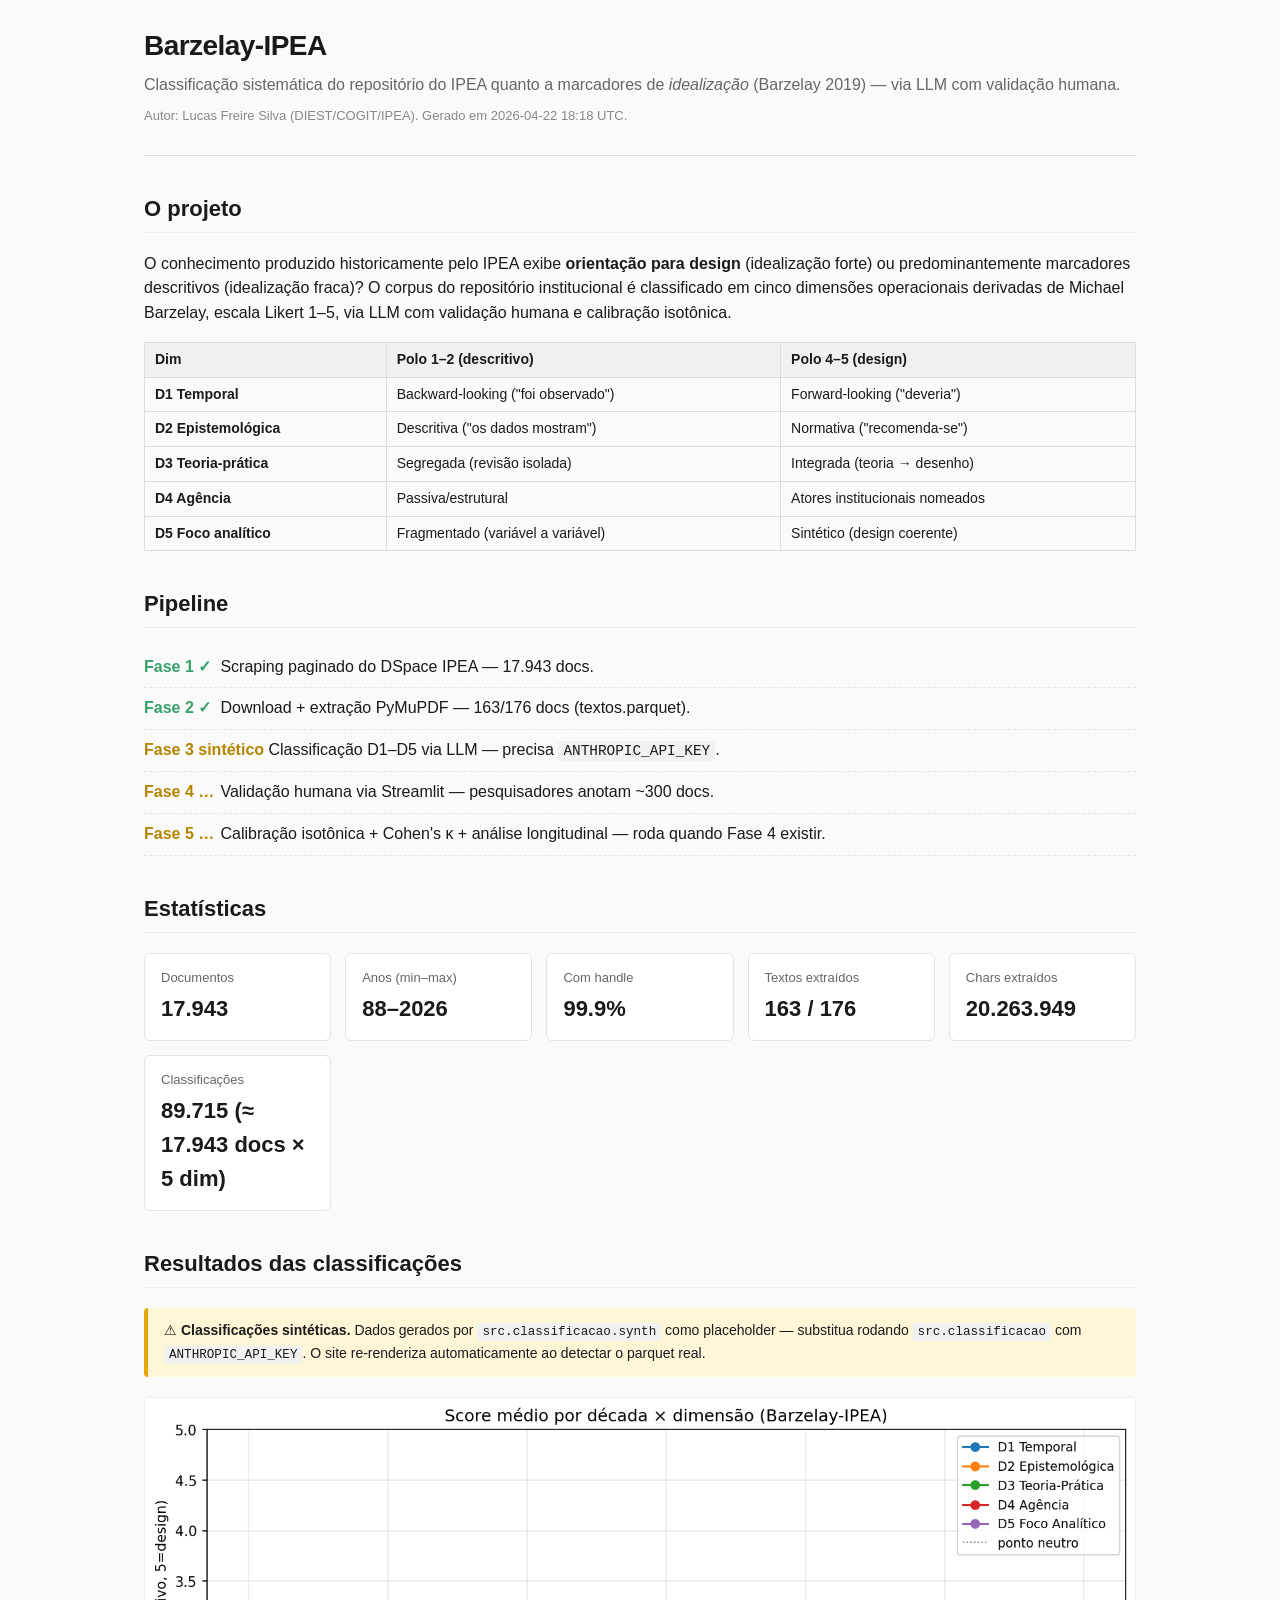
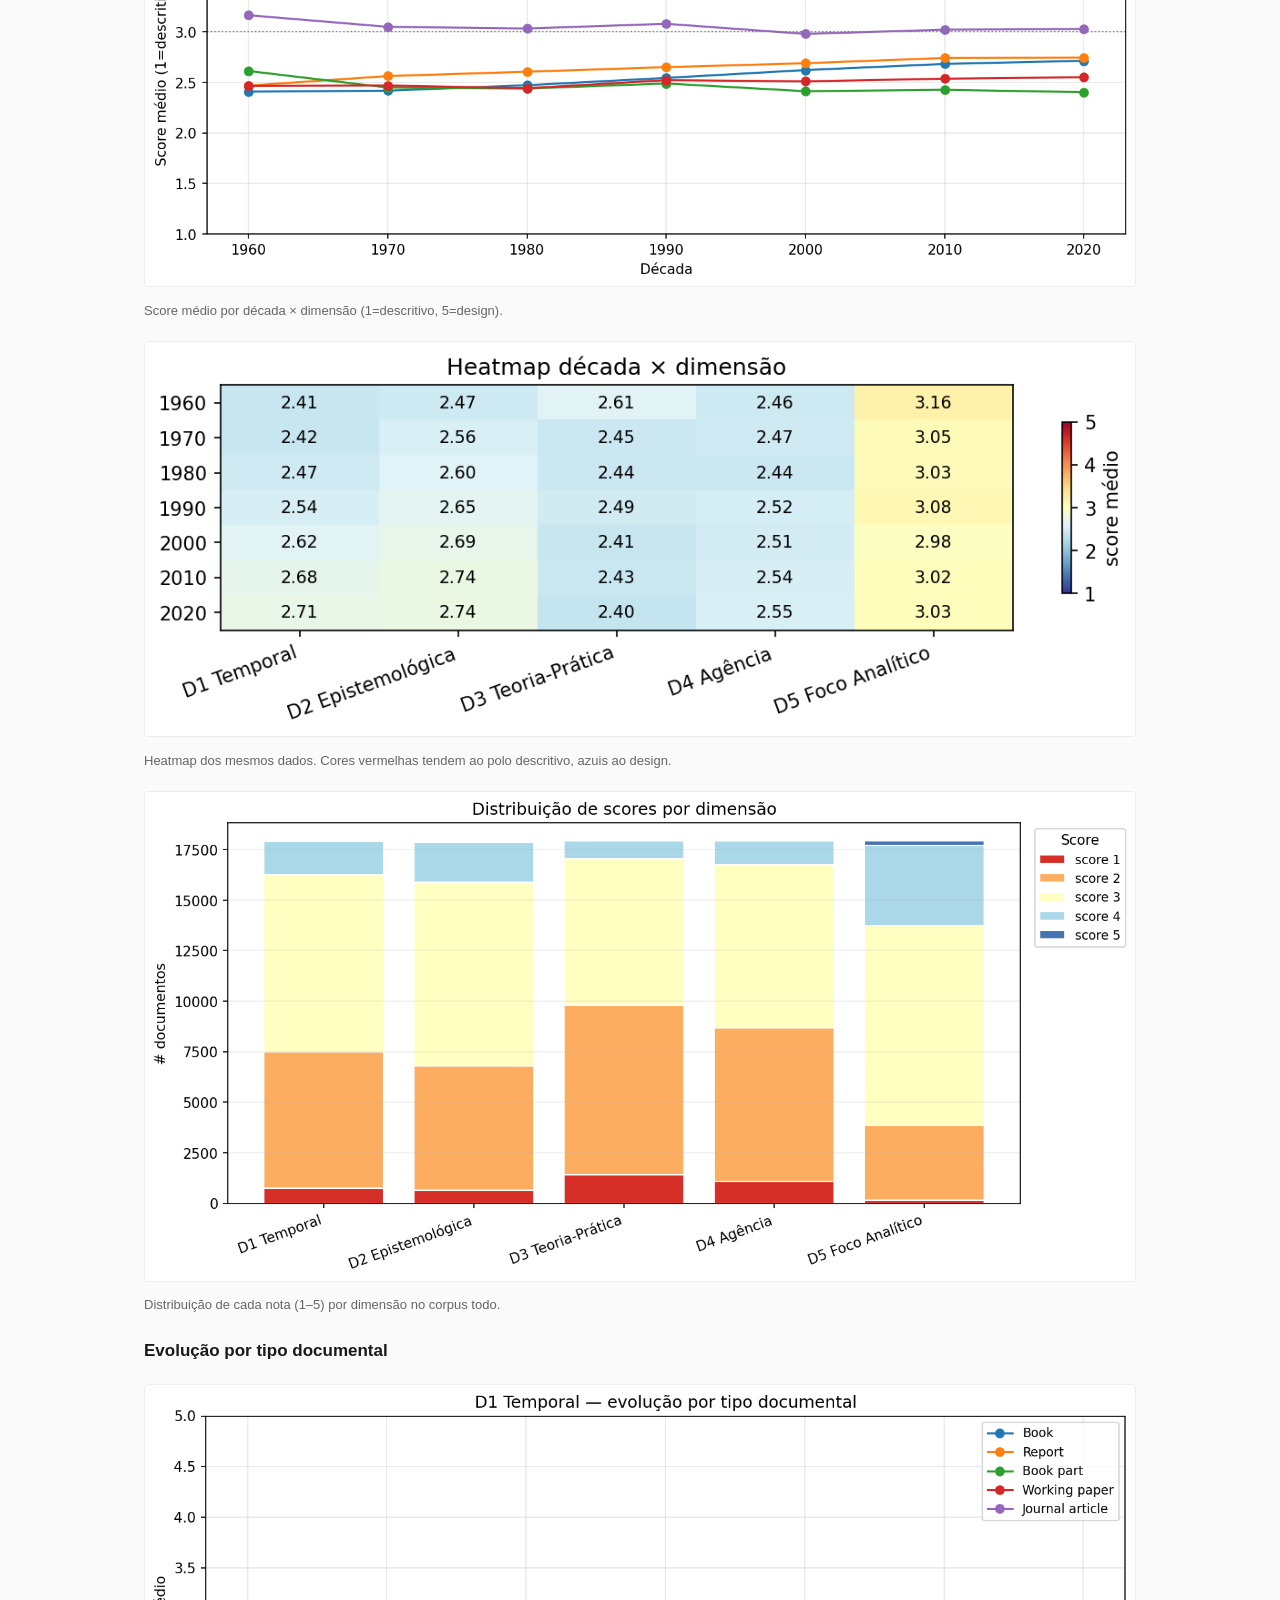
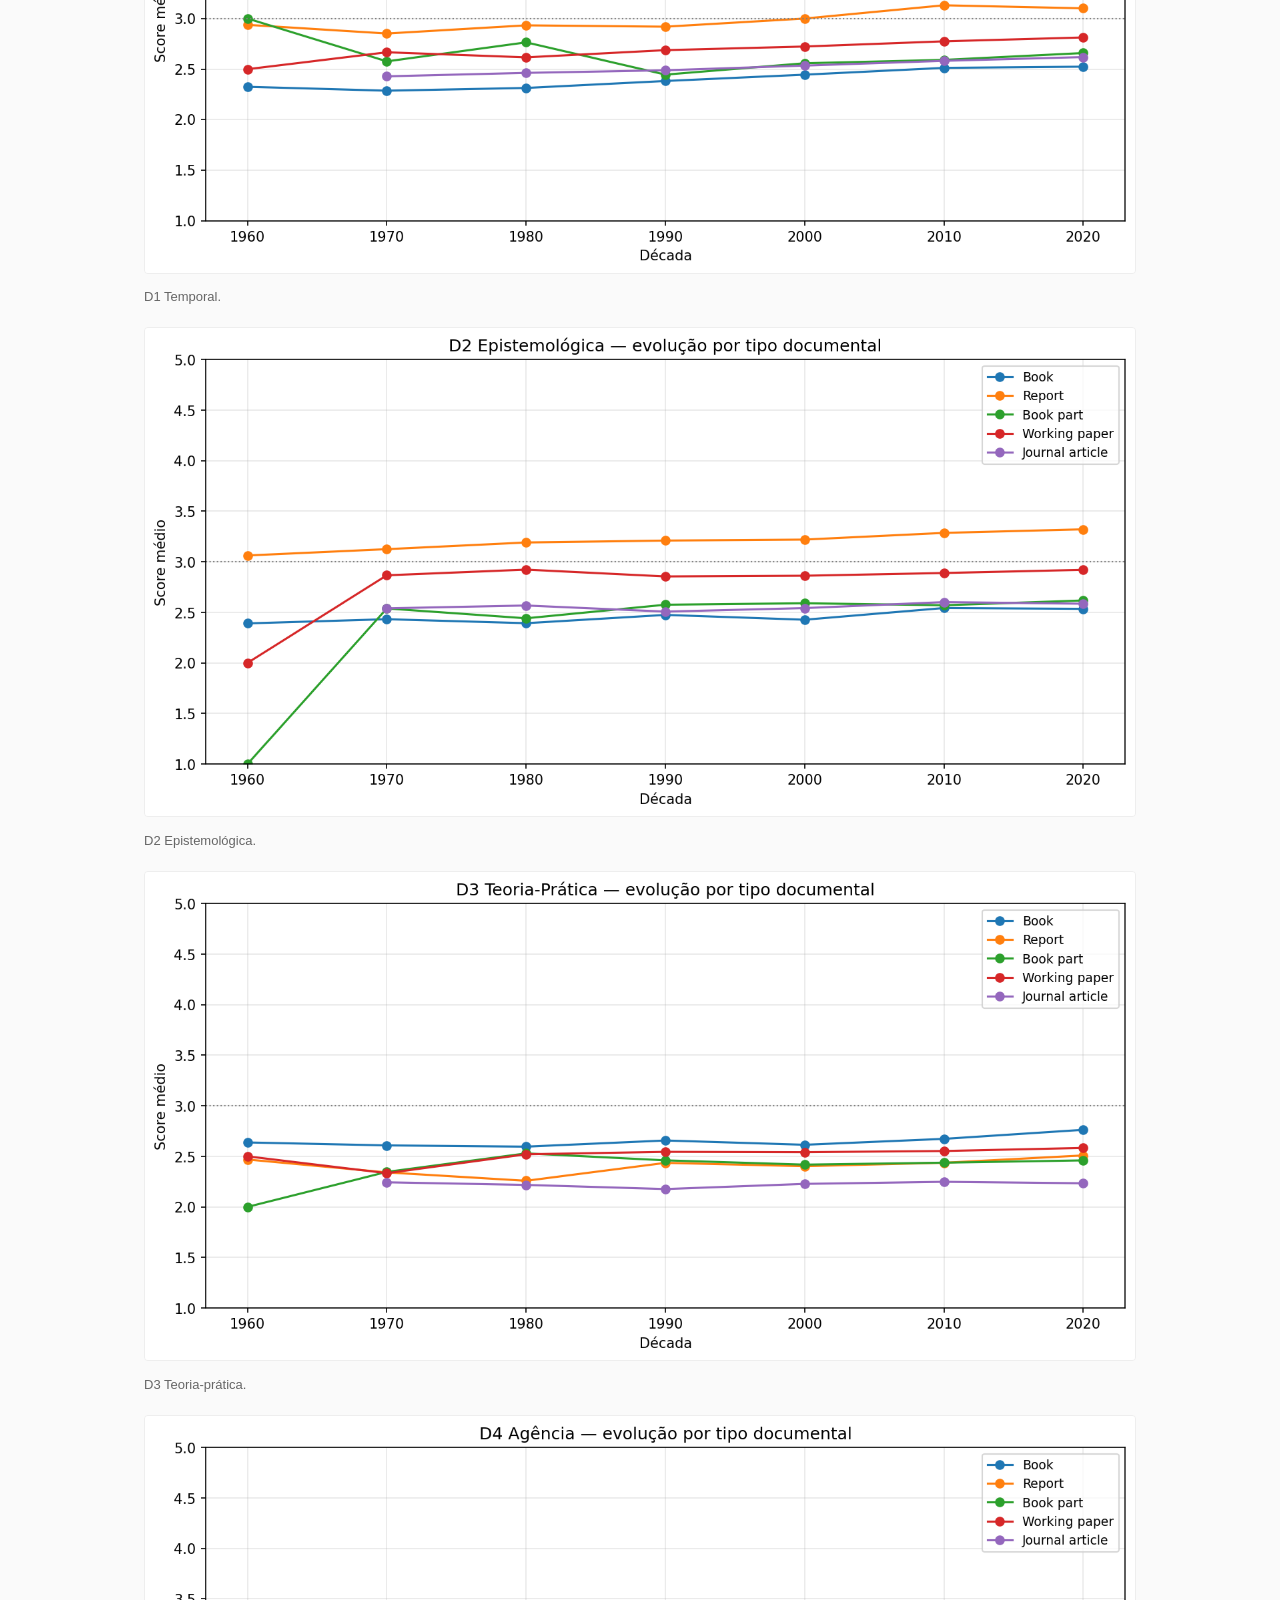
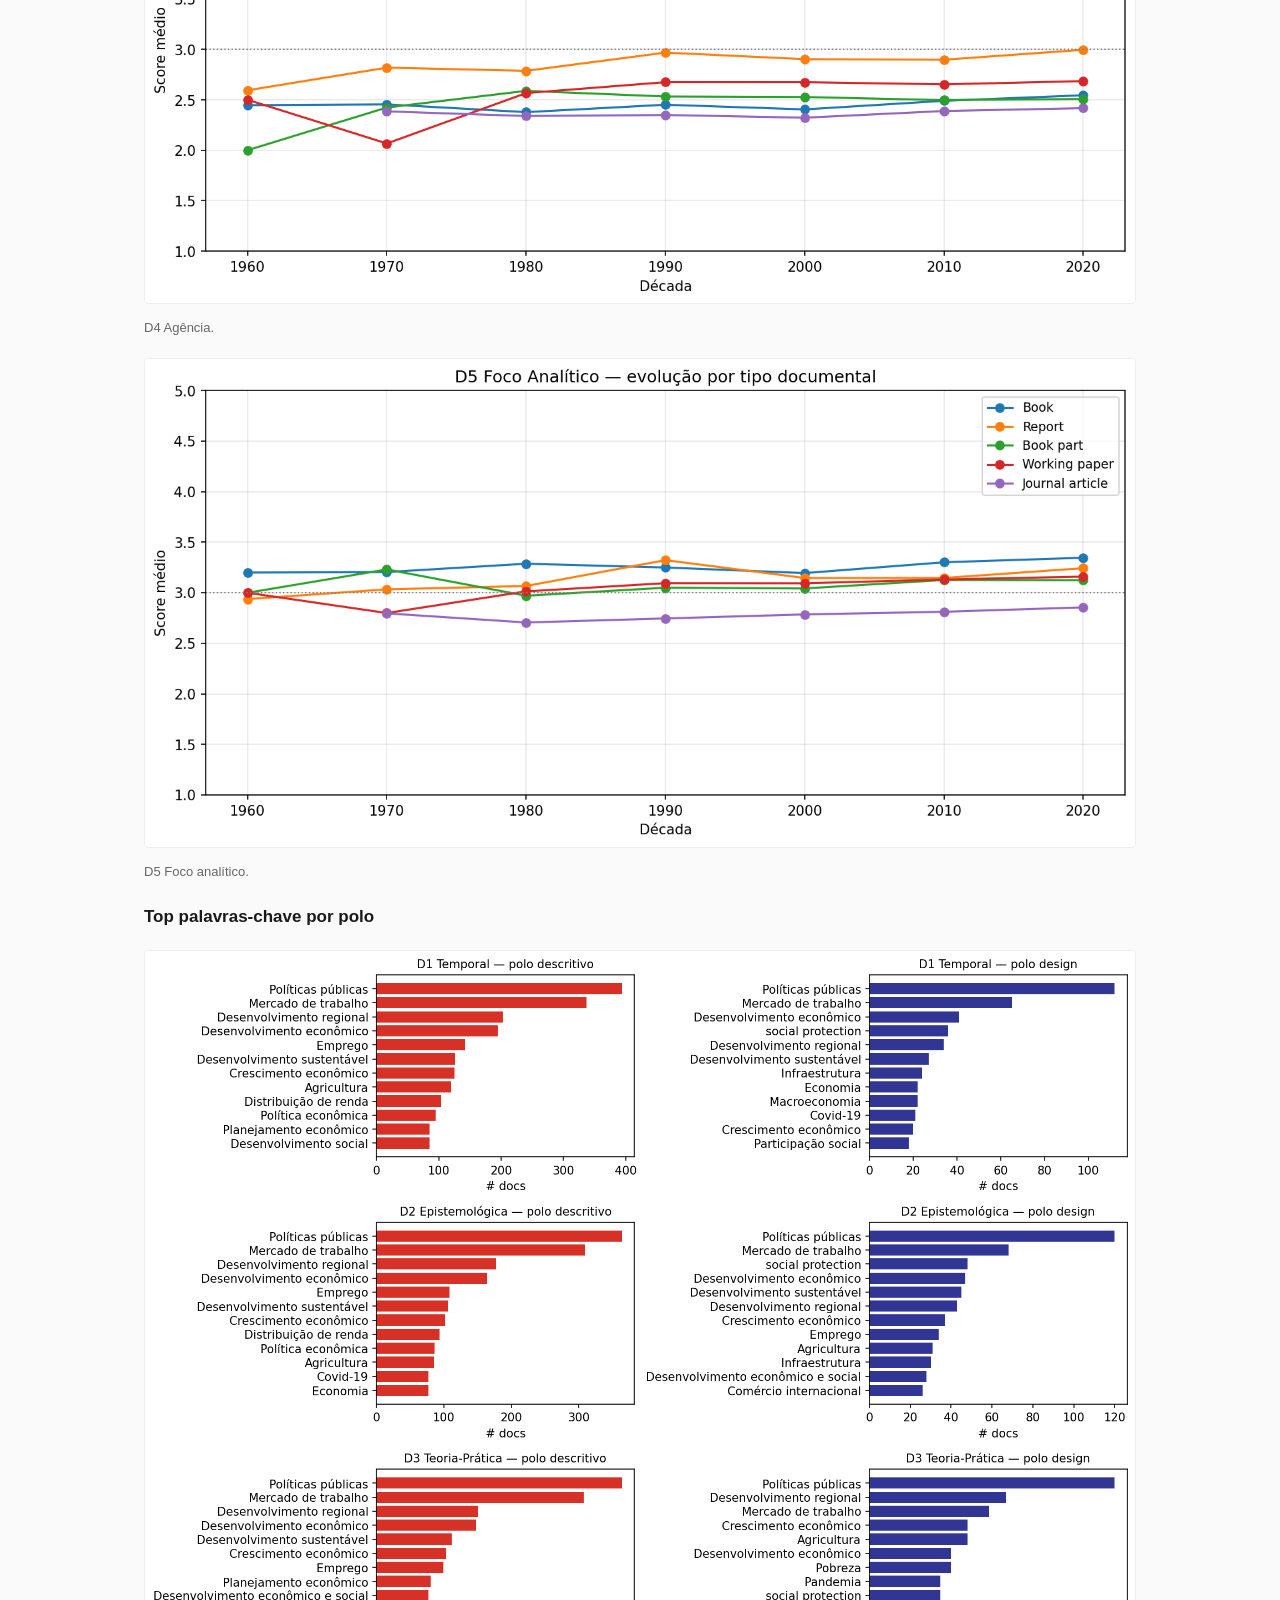
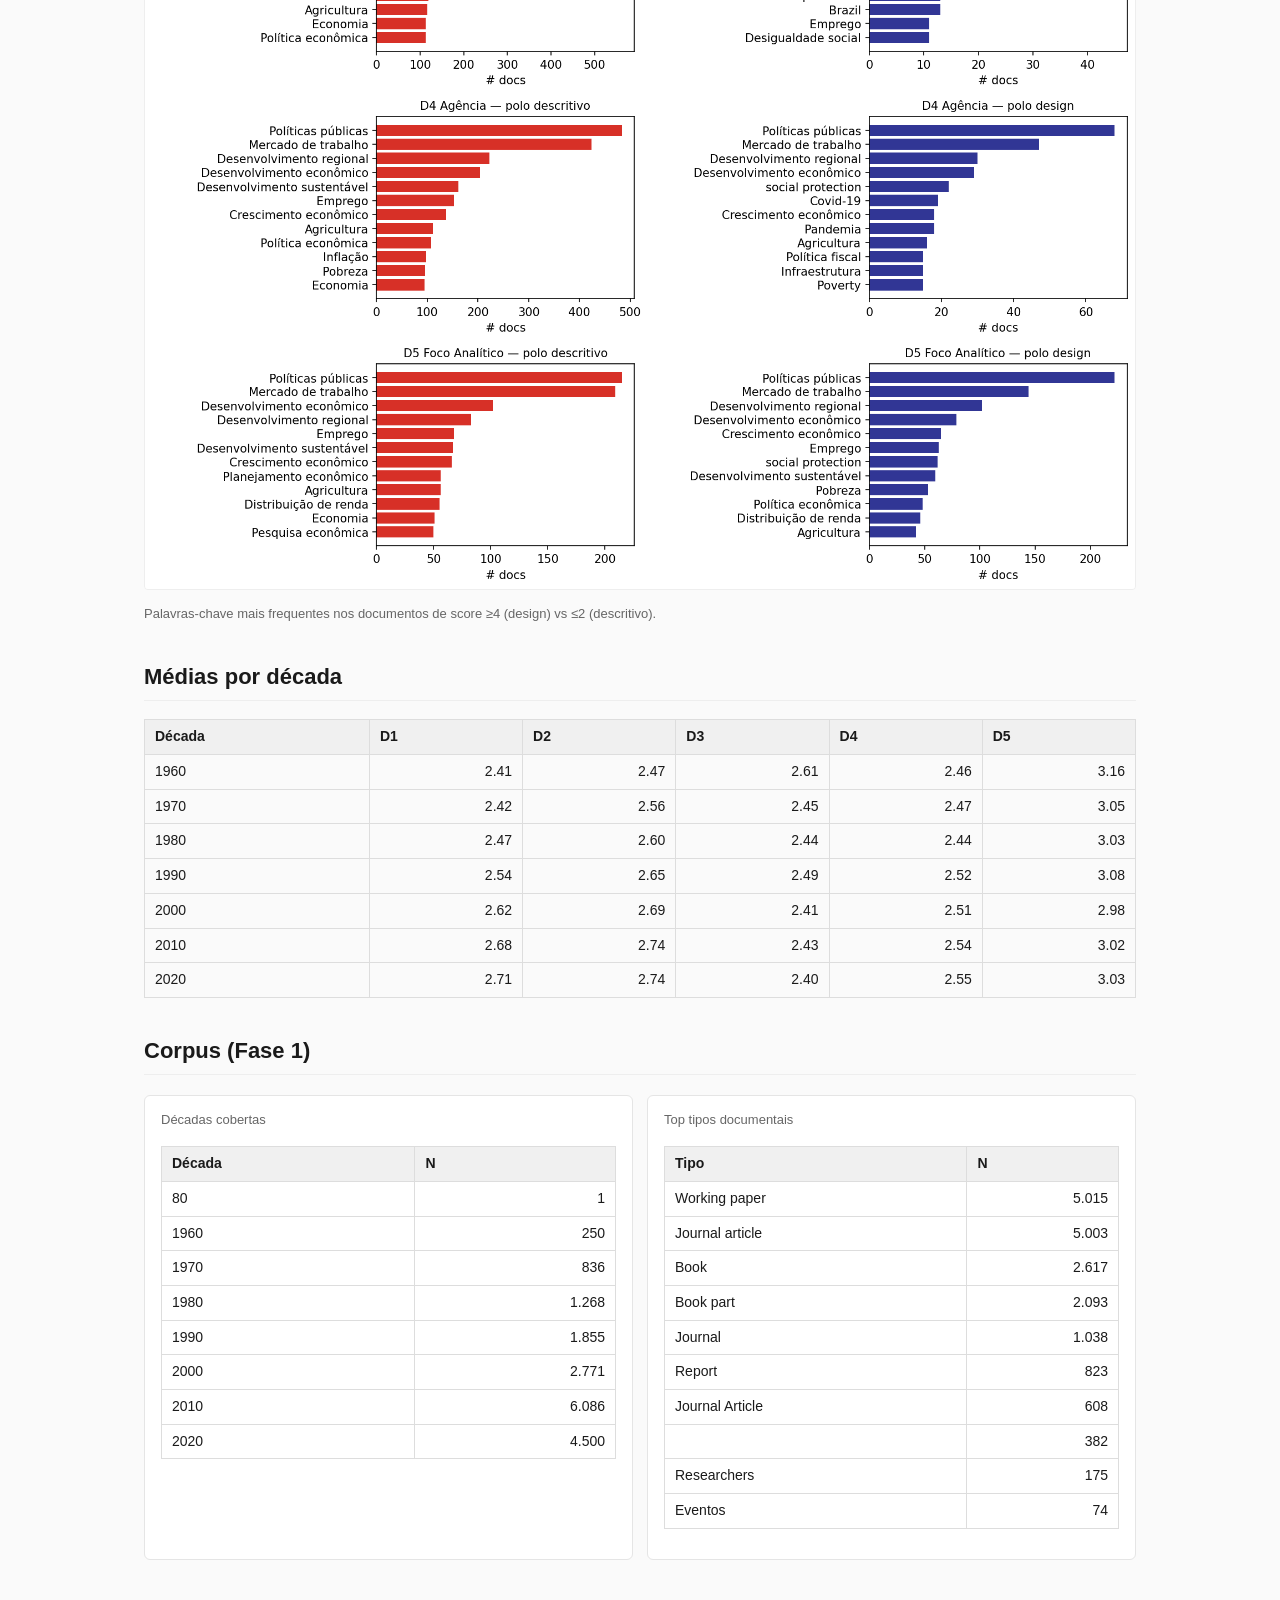
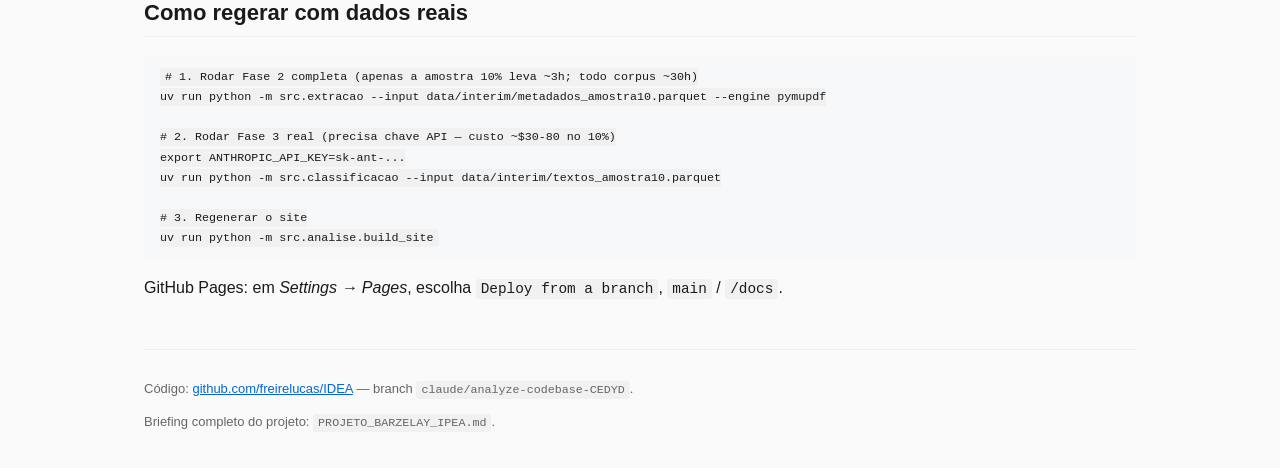
==== docs/index.html @ 6daf57c5 "fix(docs): move site para /docs no root (GitHub Pages só serve do root) - /docs/ no root do repo é o" ====
<!DOCTYPE html>
<html lang="pt-BR">
<head>
<meta charset="utf-8">
<meta name="viewport" content="width=device-width, initial-scale=1">
<title>Barzelay-IPEA — Classificação de marcadores de idealização</title>
<link rel="stylesheet" href="style.css">
</head>
<body>
<div class="wrap">
<header>
  <h1>Barzelay-IPEA</h1>
  <p class="subtitle">Classificação sistemática do repositório do IPEA quanto a marcadores de <em>idealização</em> (Barzelay 2019) — via LLM com validação humana.</p>
  <p class="meta">Autor: Lucas Freire Silva (DIEST/COGIT/IPEA). Gerado em 2026-04-22 18:18 UTC.</p>
</header>

<section id="sobre">
  <h2>O projeto</h2>
  <p>O conhecimento produzido historicamente pelo IPEA exibe <strong>orientação para design</strong> (idealização forte) ou predominantemente marcadores descritivos (idealização fraca)? O corpus do repositório institucional é classificado em cinco dimensões operacionais derivadas de Michael Barzelay, escala Likert 1–5, via LLM com validação humana e calibração isotônica.</p>
  
    <table class="dims">
      <thead><tr><th>Dim</th><th>Polo 1–2 (descritivo)</th><th>Polo 4–5 (design)</th></tr></thead>
      <tbody>
        <tr><td>D1 Temporal</td><td>Backward-looking ("foi observado")</td><td>Forward-looking ("deveria")</td></tr>
        <tr><td>D2 Epistemológica</td><td>Descritiva ("os dados mostram")</td><td>Normativa ("recomenda-se")</td></tr>
        <tr><td>D3 Teoria-prática</td><td>Segregada (revisão isolada)</td><td>Integrada (teoria → desenho)</td></tr>
        <tr><td>D4 Agência</td><td>Passiva/estrutural</td><td>Atores institucionais nomeados</td></tr>
        <tr><td>D5 Foco analítico</td><td>Fragmentado (variável a variável)</td><td>Sintético (design coerente)</td></tr>
      </tbody>
    </table>
    
</section>

<section id="pipeline">
  <h2>Pipeline</h2>
  
    <ul class="pipeline">
      <li><span class="tag ok">Fase 1 ✓</span> Scraping paginado do DSpace IPEA — 17.943 docs.</li>
      <li><span class="tag ok">Fase 2 ✓</span>
        Download + extração PyMuPDF — 163/176 docs (textos.parquet).</li>
      <li><span class="tag todo">Fase 3 sintético</span>
        Classificação D1–D5 via LLM — precisa <code>ANTHROPIC_API_KEY</code>.</li>
      <li><span class="tag todo">Fase 4 …</span> Validação humana via Streamlit — pesquisadores anotam ~300 docs.</li>
      <li><span class="tag todo">Fase 5 …</span> Calibração isotônica + Cohen's κ + análise longitudinal — roda quando Fase 4 existir.</li>
    </ul>
    
</section>

<section id="kpis">
  <h2>Estatísticas</h2>
  <div class="kpi-grid"><div class="kpi"><div class="label">Documentos</div><div class="value">17.943</div></div><div class="kpi"><div class="label">Anos (min–max)</div><div class="value">88–2026</div></div><div class="kpi"><div class="label">Com handle</div><div class="value">99.9%</div></div><div class="kpi"><div class="label">Textos extraídos</div><div class="value">163 / 176</div></div><div class="kpi"><div class="label">Chars extraídos</div><div class="value">20.263.949</div></div><div class="kpi"><div class="label">Classificações</div><div class="value">89.715 (≈ 17.943 docs × 5 dim)</div></div></div>
</section>

<section id="classificacoes">
  <h2>Resultados das classificações</h2>
  <div class="banner">⚠ <strong>Classificações sintéticas.</strong> Dados gerados por <code>src.classificacao.synth</code> como placeholder — substitua rodando <code>src.classificacao</code> com <code>ANTHROPIC_API_KEY</code>. O site re-renderiza automaticamente ao detectar o parquet real.</div>
  <figure>
    <img src="figures/01_media_por_decada.png" alt="Média por década × dimensão">
    <figcaption>Score médio por década × dimensão (1=descritivo, 5=design).</figcaption>
  </figure>
  <figure>
    <img src="figures/02_heatmap_decada_dim.png" alt="Heatmap década × dimensão">
    <figcaption>Heatmap dos mesmos dados. Cores vermelhas tendem ao polo descritivo, azuis ao design.</figcaption>
  </figure>
  <figure>
    <img src="figures/03_distribuicao_scores.png" alt="Distribuição de scores">
    <figcaption>Distribuição de cada nota (1–5) por dimensão no corpus todo.</figcaption>
  </figure>
  <h3>Evolução por tipo documental</h3>
  <figure><img src="figures/04_tipo_D1.png" alt="D1 por tipo"><figcaption>D1 Temporal.</figcaption></figure>
  <figure><img src="figures/04_tipo_D2.png" alt="D2 por tipo"><figcaption>D2 Epistemológica.</figcaption></figure>
  <figure><img src="figures/04_tipo_D3.png" alt="D3 por tipo"><figcaption>D3 Teoria-prática.</figcaption></figure>
  <figure><img src="figures/04_tipo_D4.png" alt="D4 por tipo"><figcaption>D4 Agência.</figcaption></figure>
  <figure><img src="figures/04_tipo_D5.png" alt="D5 por tipo"><figcaption>D5 Foco analítico.</figcaption></figure>
  <h3>Top palavras-chave por polo</h3>
  <figure>
    <img src="figures/05_palavras_polo.png" alt="Palavras-chave por polo">
    <figcaption>Palavras-chave mais frequentes nos documentos de score ≥4 (design) vs ≤2 (descritivo).</figcaption>
  </figure>
</section>

<section id="medias">
  <h2>Médias por década</h2>
  <table>
    <thead><tr><th>Década</th><th>D1</th><th>D2</th><th>D3</th><th>D4</th><th>D5</th></tr></thead>
    <tbody>
    <tr><td>1960</td><td class='num'>2.41</td><td class='num'>2.47</td><td class='num'>2.61</td><td class='num'>2.46</td><td class='num'>3.16</td></tr>
<tr><td>1970</td><td class='num'>2.42</td><td class='num'>2.56</td><td class='num'>2.45</td><td class='num'>2.47</td><td class='num'>3.05</td></tr>
<tr><td>1980</td><td class='num'>2.47</td><td class='num'>2.60</td><td class='num'>2.44</td><td class='num'>2.44</td><td class='num'>3.03</td></tr>
<tr><td>1990</td><td class='num'>2.54</td><td class='num'>2.65</td><td class='num'>2.49</td><td class='num'>2.52</td><td class='num'>3.08</td></tr>
<tr><td>2000</td><td class='num'>2.62</td><td class='num'>2.69</td><td class='num'>2.41</td><td class='num'>2.51</td><td class='num'>2.98</td></tr>
<tr><td>2010</td><td class='num'>2.68</td><td class='num'>2.74</td><td class='num'>2.43</td><td class='num'>2.54</td><td class='num'>3.02</td></tr>
<tr><td>2020</td><td class='num'>2.71</td><td class='num'>2.74</td><td class='num'>2.40</td><td class='num'>2.55</td><td class='num'>3.03</td></tr>

    </tbody>
  </table>
</section>

<section id="corpus">
  <h2>Corpus (Fase 1)</h2>
  <div class="kpi-grid">
    <div class="kpi"><div class="label">Décadas cobertas</div>
      <table><thead><tr><th>Década</th><th>N</th></tr></thead><tbody><tr><td>80</td><td class='num'>1</td></tr>
<tr><td>1960</td><td class='num'>250</td></tr>
<tr><td>1970</td><td class='num'>836</td></tr>
<tr><td>1980</td><td class='num'>1.268</td></tr>
<tr><td>1990</td><td class='num'>1.855</td></tr>
<tr><td>2000</td><td class='num'>2.771</td></tr>
<tr><td>2010</td><td class='num'>6.086</td></tr>
<tr><td>2020</td><td class='num'>4.500</td></tr></tbody></table>
    </div>
    <div class="kpi"><div class="label">Top tipos documentais</div>
      <table><thead><tr><th>Tipo</th><th>N</th></tr></thead><tbody><tr><td>Working paper</td><td class='num'>5.015</td></tr>
<tr><td>Journal article</td><td class='num'>5.003</td></tr>
<tr><td>Book</td><td class='num'>2.617</td></tr>
<tr><td>Book part</td><td class='num'>2.093</td></tr>
<tr><td>Journal</td><td class='num'>1.038</td></tr>
<tr><td>Report</td><td class='num'>823</td></tr>
<tr><td>Journal Article</td><td class='num'>608</td></tr>
<tr><td></td><td class='num'>382</td></tr>
<tr><td>Researchers</td><td class='num'>175</td></tr>
<tr><td>Eventos</td><td class='num'>74</td></tr></tbody></table>
    </div>
  </div>
</section>

<section id="como-rodar">
  <h2>Como regerar com dados reais</h2>
  <pre><code># 1. Rodar Fase 2 completa (apenas a amostra 10% leva ~3h; todo corpus ~30h)
uv run python -m src.extracao --input data/interim/metadados_amostra10.parquet --engine pymupdf

# 2. Rodar Fase 3 real (precisa chave API — custo ~$30-80 no 10%)
export ANTHROPIC_API_KEY=sk-ant-...
uv run python -m src.classificacao --input data/interim/textos_amostra10.parquet

# 3. Regenerar o site
uv run python -m src.analise.build_site</code></pre>
  <p>GitHub Pages: em <em>Settings → Pages</em>, escolha <code>Deploy from a branch</code>, <code>main</code> / <code>/docs</code>.</p>
</section>

<footer>
  <p>Código: <a href="https://github.com/freirelucas/IDEA">github.com/freirelucas/IDEA</a> — branch <code>claude/analyze-codebase-CEDYD</code>.</p>
  <p>Briefing completo do projeto: <code>PROJETO_BARZELAY_IPEA.md</code>.</p>
</footer>

</div>
</body>
</html>
---- docs/style.css ----
* { box-sizing: border-box; }
body {
  margin: 0;
  font-family: -apple-system, BlinkMacSystemFont, "Segoe UI", Roboto, sans-serif;
  font-size: 16px;
  line-height: 1.55;
  color: #1a1a1a;
  background: #fafafa;
}
.wrap { max-width: 1040px; margin: 0 auto; padding: 24px; }
header { border-bottom: 1px solid #ddd; padding-bottom: 16px; margin-bottom: 24px; }
h1 { font-size: 28px; margin: 0 0 6px; letter-spacing: -0.02em; }
h2 { font-size: 22px; margin-top: 36px; border-bottom: 1px solid #eee; padding-bottom: 6px; }
h3 { font-size: 17px; margin-top: 22px; }
.subtitle { color: #666; margin: 0; }
.meta { color: #888; font-size: 13px; margin-top: 8px; }
.banner {
  background: #fff5d7; border-left: 4px solid #e6a700;
  padding: 12px 16px; margin: 20px 0;
  font-size: 14px; border-radius: 4px;
}
.banner.ok { background: #e7f4e4; border-left-color: #38a169; }
.banner.err { background: #fde5e5; border-left-color: #c53030; }
code { background: #f1f1f1; padding: 2px 5px; border-radius: 3px; font-size: 0.9em; }
pre {
  background: #f6f8fa; padding: 12px 16px;
  overflow-x: auto; font-size: 13px; border-radius: 4px;
}
table { border-collapse: collapse; margin: 16px 0; width: 100%; font-size: 14px; }
th, td { border: 1px solid #ddd; padding: 6px 10px; text-align: left; }
th { background: #f0f0f0; }
td.num { text-align: right; font-variant-numeric: tabular-nums; }
.kpi-grid { display: grid; grid-template-columns: repeat(auto-fit, minmax(180px, 1fr)); gap: 14px; margin: 20px 0; }
.kpi {
  background: white; border: 1px solid #e5e5e5; border-radius: 6px;
  padding: 14px 16px;
}
.kpi .label { color: #666; font-size: 13px; }
.kpi .value { font-size: 22px; font-weight: 600; margin-top: 4px; font-variant-numeric: tabular-nums; }
figure { margin: 20px 0; }
figure img { max-width: 100%; height: auto; border: 1px solid #eee; border-radius: 4px; }
figcaption { color: #666; font-size: 13px; margin-top: 6px; }
.pipeline { list-style: none; padding: 0; }
.pipeline li { padding: 8px 0; border-bottom: 1px dashed #e5e5e5; }
.pipeline .tag { display: inline-block; min-width: 72px; font-weight: 600; }
.pipeline .ok { color: #38a169; }
.pipeline .todo { color: #b58500; }
.dims td:first-child { font-weight: 600; white-space: nowrap; }
footer { color: #666; font-size: 13px; margin-top: 48px; padding-top: 16px; border-top: 1px solid #eee; }
a { color: #0366d6; }
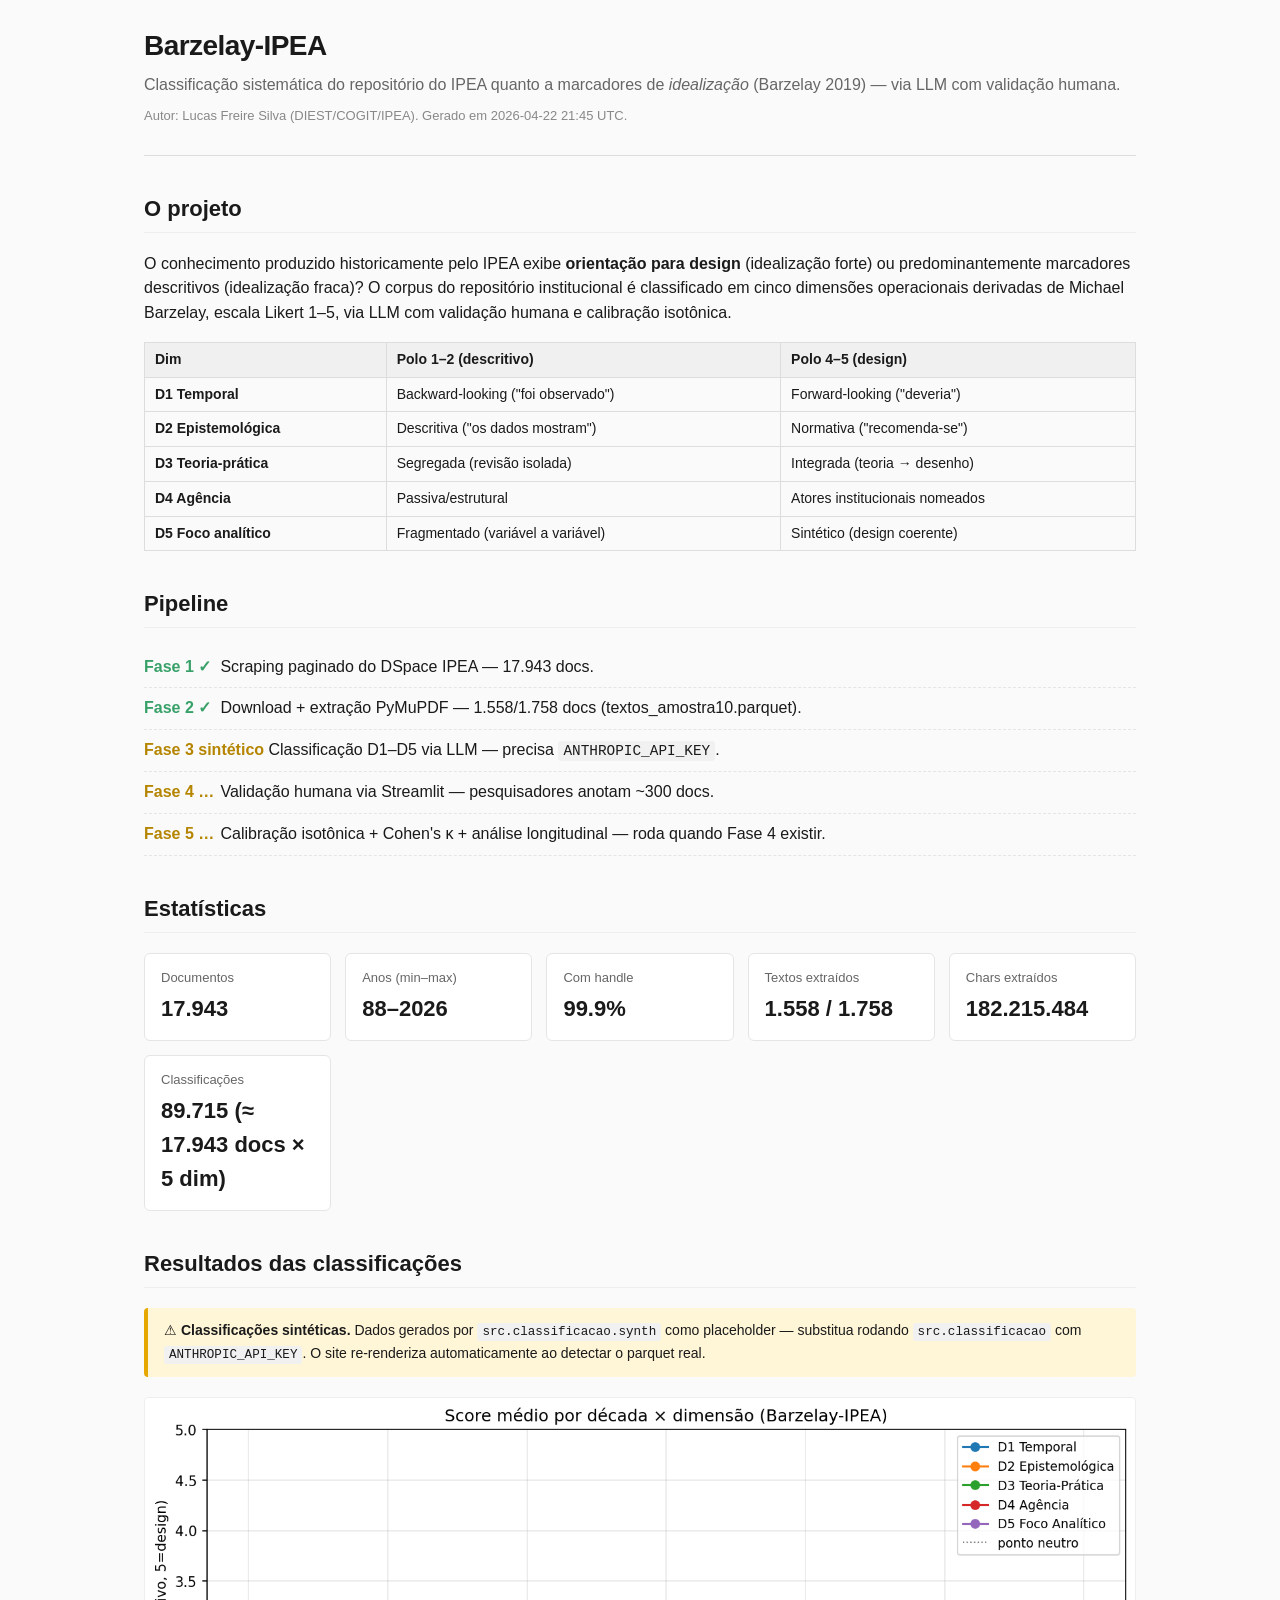
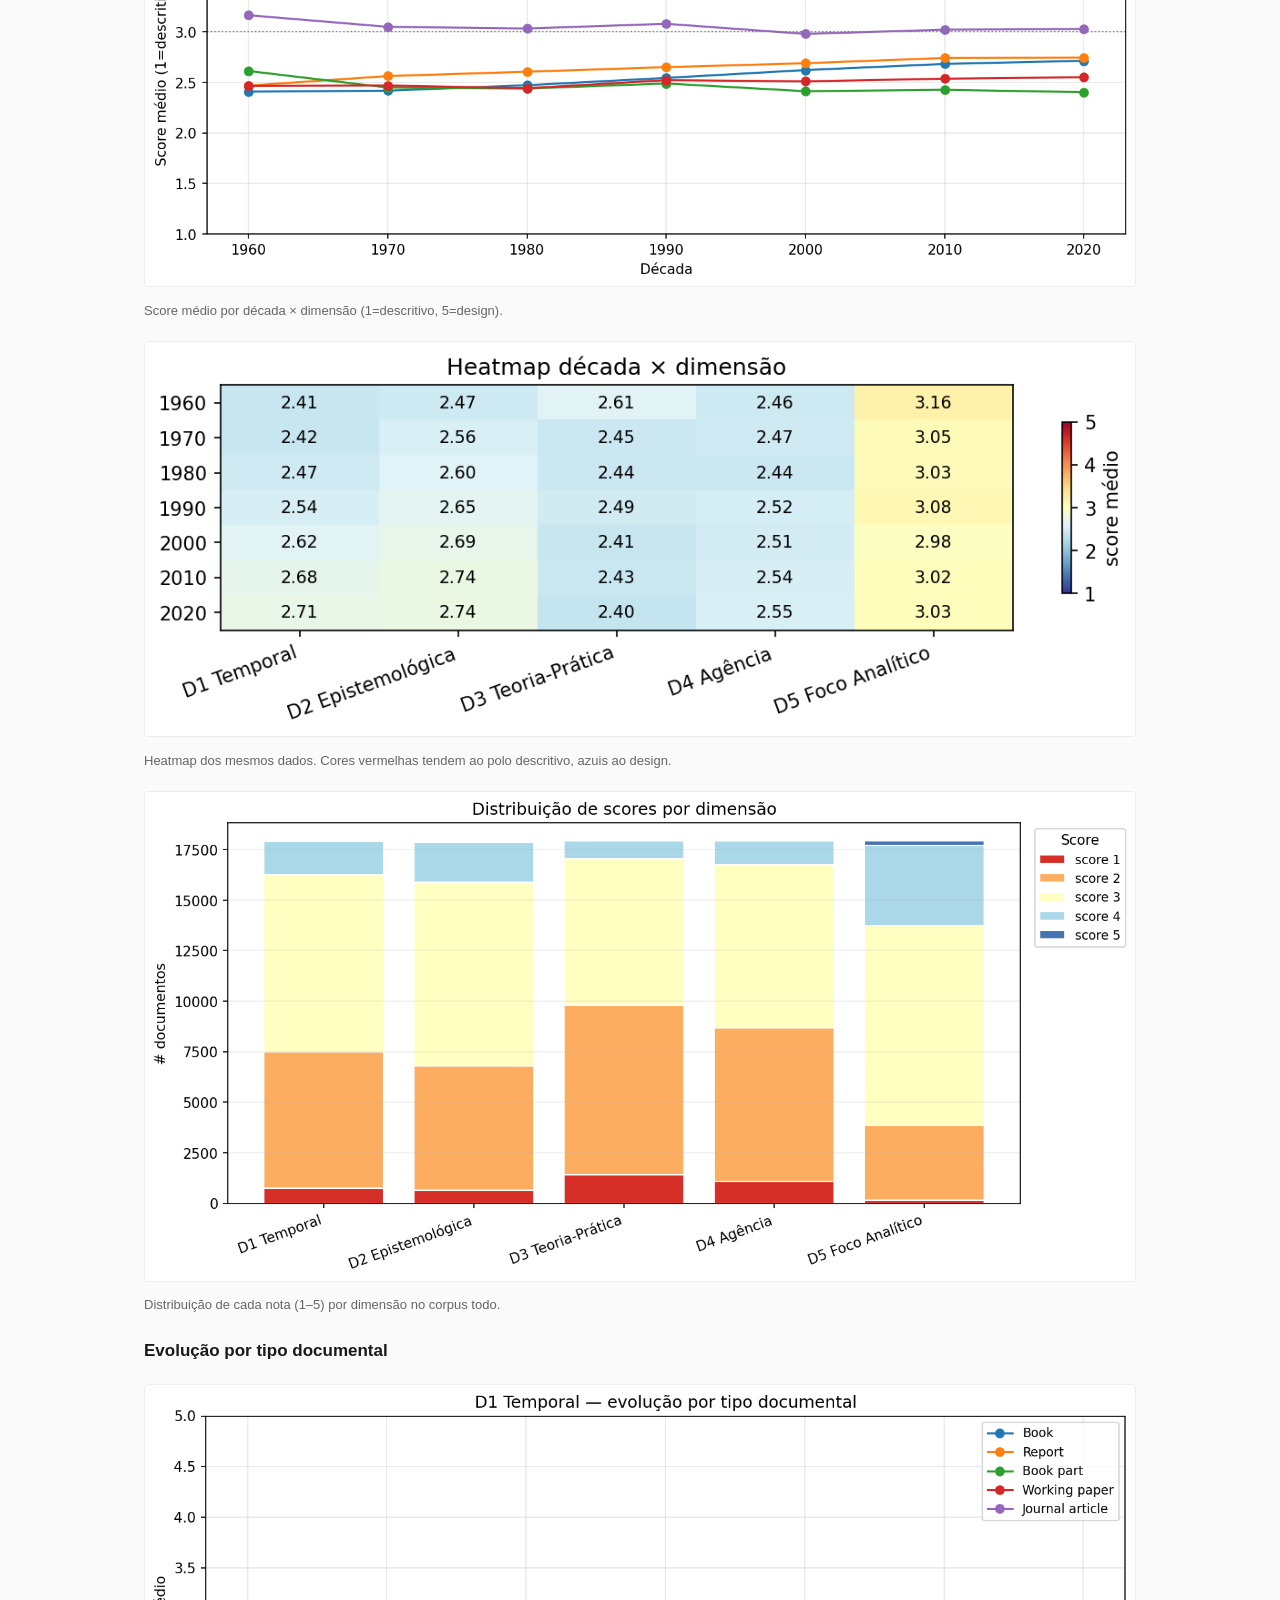
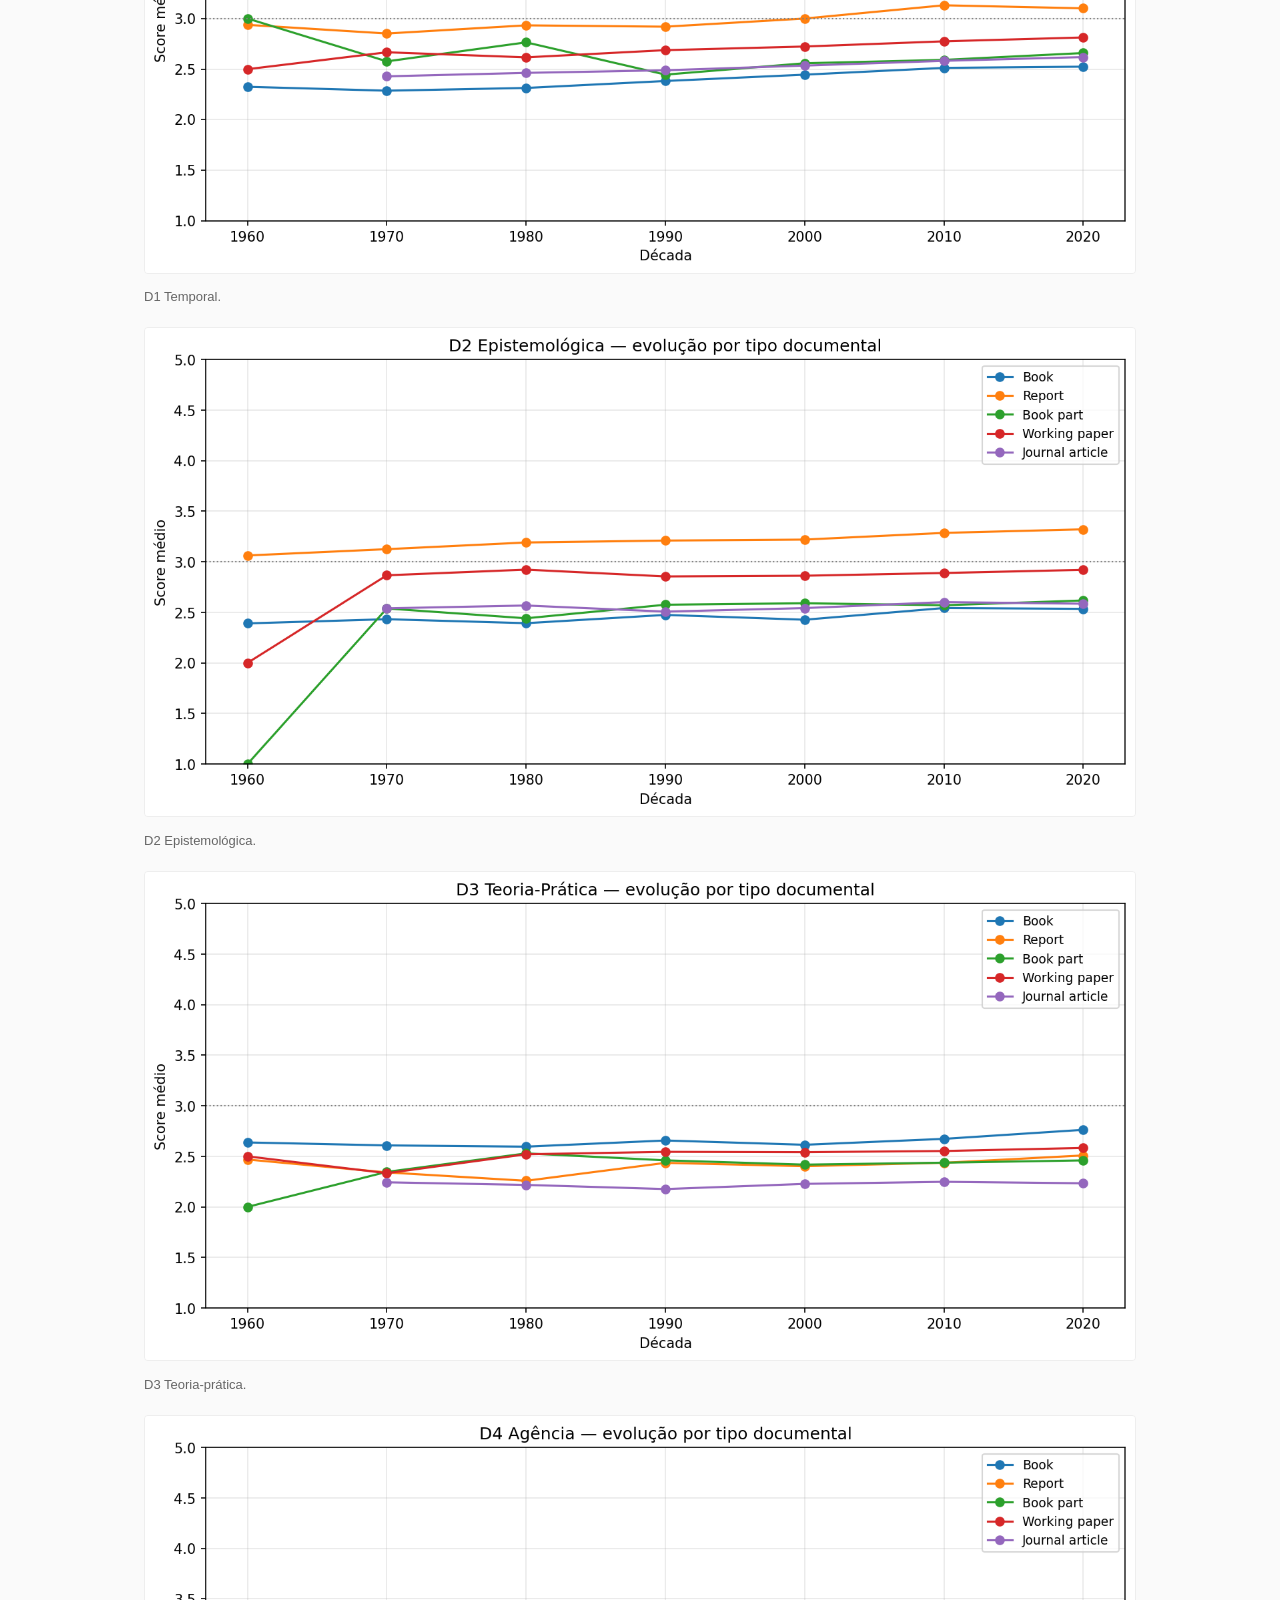
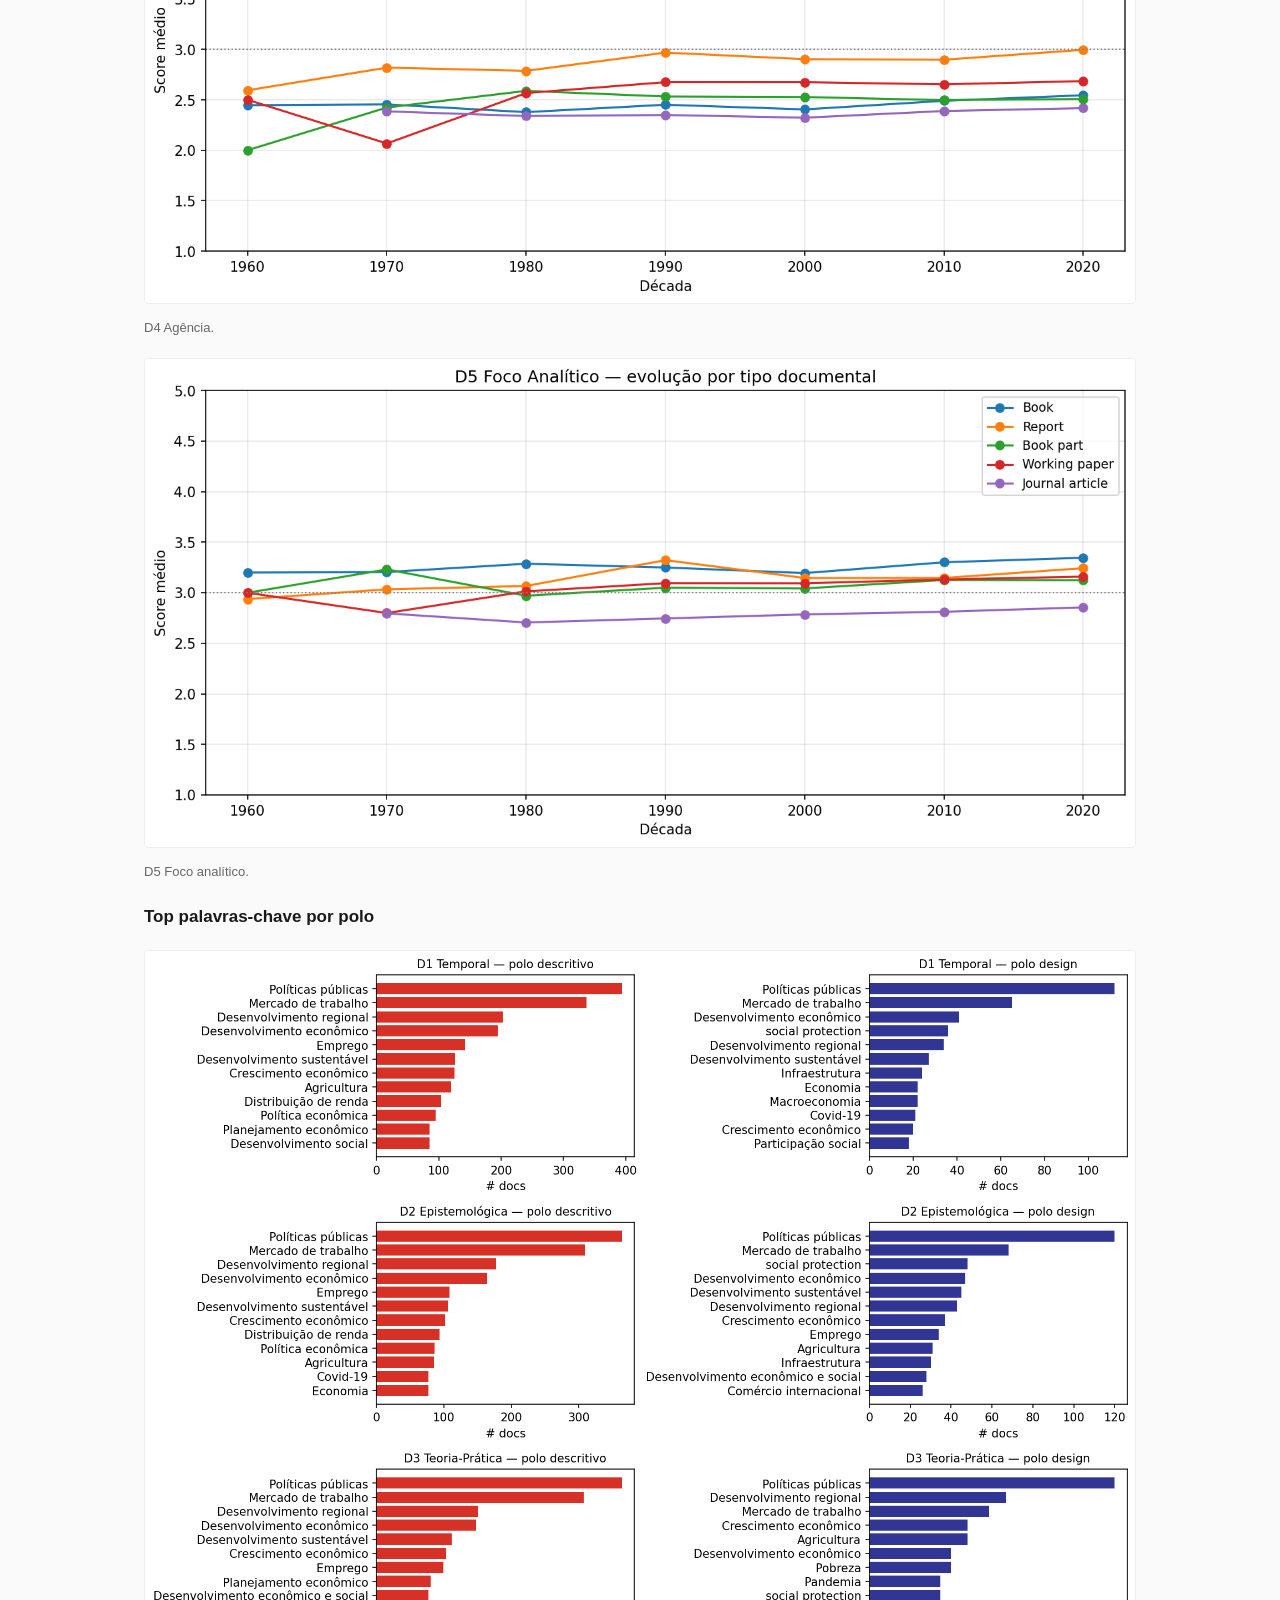
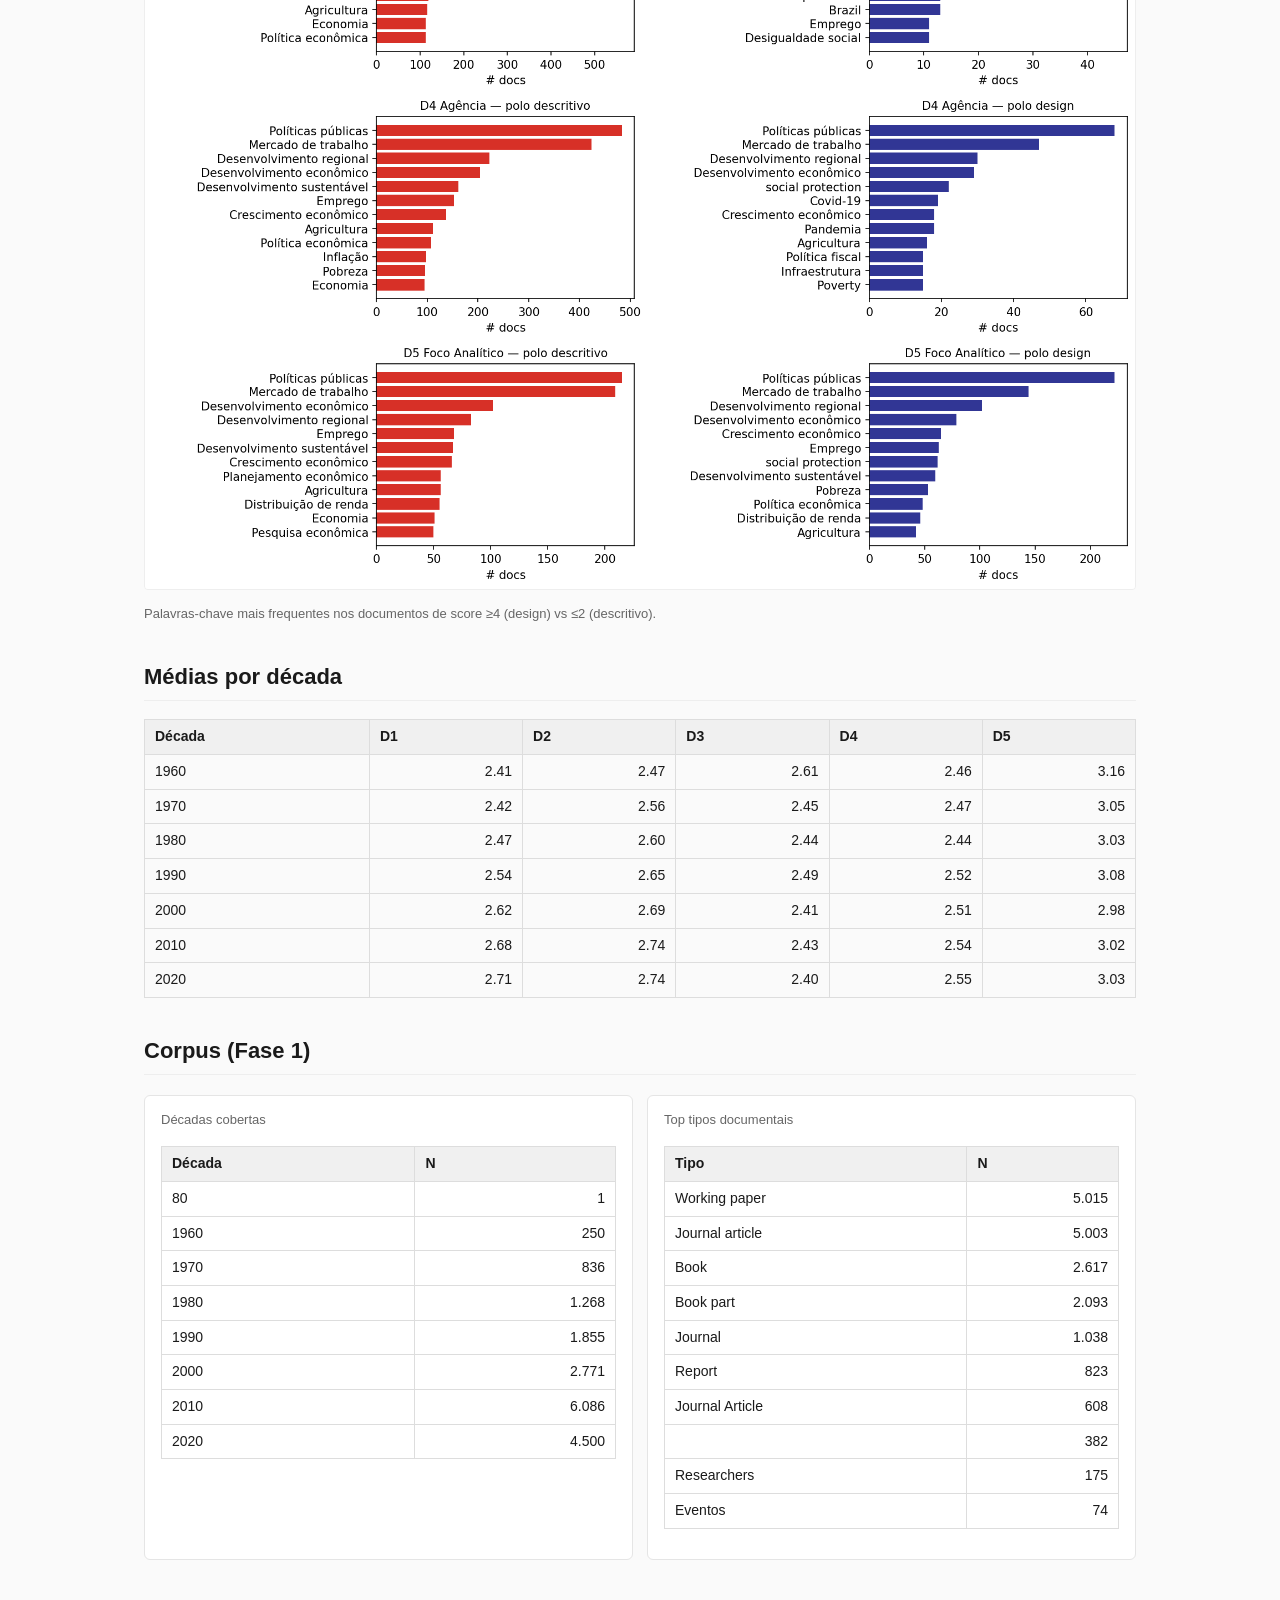
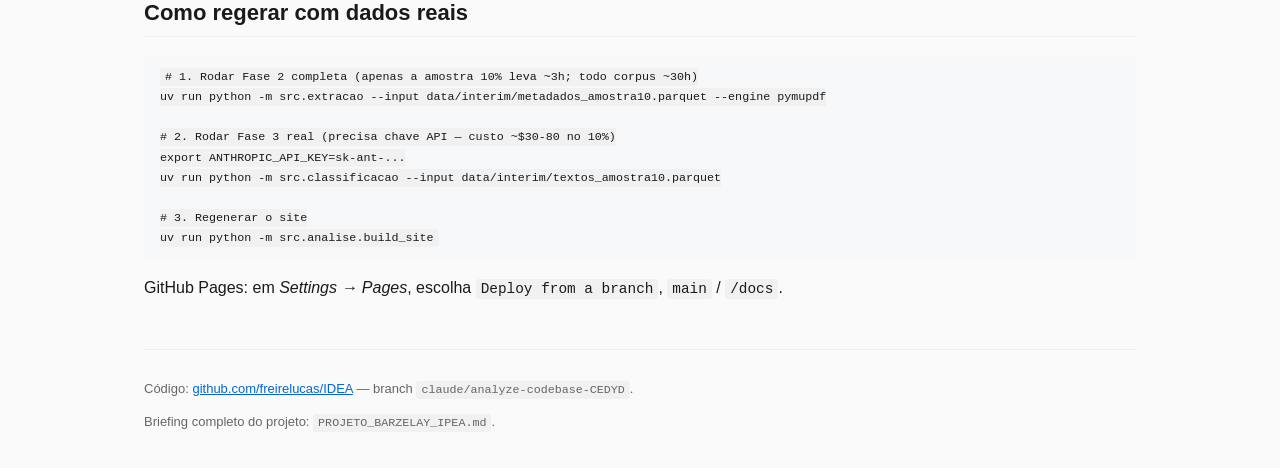
==== commit 8d5acdfa: "chore(docs): rebuild site com cobertura da Fase 2 10% (1558/1758 textos) Fase 2 sobre sample 10% (17" ====
--- a/docs/index.html
+++ b/docs/index.html
@@ -11,7 +11,7 @@
 <header>
   <h1>Barzelay-IPEA</h1>
   <p class="subtitle">Classificação sistemática do repositório do IPEA quanto a marcadores de <em>idealização</em> (Barzelay 2019) — via LLM com validação humana.</p>
-  <p class="meta">Autor: Lucas Freire Silva (DIEST/COGIT/IPEA). Gerado em 2026-04-22 18:18 UTC.</p>
+  <p class="meta">Autor: Lucas Freire Silva (DIEST/COGIT/IPEA). Gerado em 2026-04-22 21:45 UTC.</p>
 </header>
 
 <section id="sobre">
@@ -37,7 +37,7 @@
     <ul class="pipeline">
       <li><span class="tag ok">Fase 1 ✓</span> Scraping paginado do DSpace IPEA — 17.943 docs.</li>
       <li><span class="tag ok">Fase 2 ✓</span>
-        Download + extração PyMuPDF — 163/176 docs (textos.parquet).</li>
+        Download + extração PyMuPDF — 1.558/1.758 docs (textos_amostra10.parquet).</li>
       <li><span class="tag todo">Fase 3 sintético</span>
         Classificação D1–D5 via LLM — precisa <code>ANTHROPIC_API_KEY</code>.</li>
       <li><span class="tag todo">Fase 4 …</span> Validação humana via Streamlit — pesquisadores anotam ~300 docs.</li>
@@ -48,7 +48,7 @@
 
 <section id="kpis">
   <h2>Estatísticas</h2>
-  <div class="kpi-grid"><div class="kpi"><div class="label">Documentos</div><div class="value">17.943</div></div><div class="kpi"><div class="label">Anos (min–max)</div><div class="value">88–2026</div></div><div class="kpi"><div class="label">Com handle</div><div class="value">99.9%</div></div><div class="kpi"><div class="label">Textos extraídos</div><div class="value">163 / 176</div></div><div class="kpi"><div class="label">Chars extraídos</div><div class="value">20.263.949</div></div><div class="kpi"><div class="label">Classificações</div><div class="value">89.715 (≈ 17.943 docs × 5 dim)</div></div></div>
+  <div class="kpi-grid"><div class="kpi"><div class="label">Documentos</div><div class="value">17.943</div></div><div class="kpi"><div class="label">Anos (min–max)</div><div class="value">88–2026</div></div><div class="kpi"><div class="label">Com handle</div><div class="value">99.9%</div></div><div class="kpi"><div class="label">Textos extraídos</div><div class="value">1.558 / 1.758</div></div><div class="kpi"><div class="label">Chars extraídos</div><div class="value">182.215.484</div></div><div class="kpi"><div class="label">Classificações</div><div class="value">89.715 (≈ 17.943 docs × 5 dim)</div></div></div>
 </section>
 
 <section id="classificacoes">
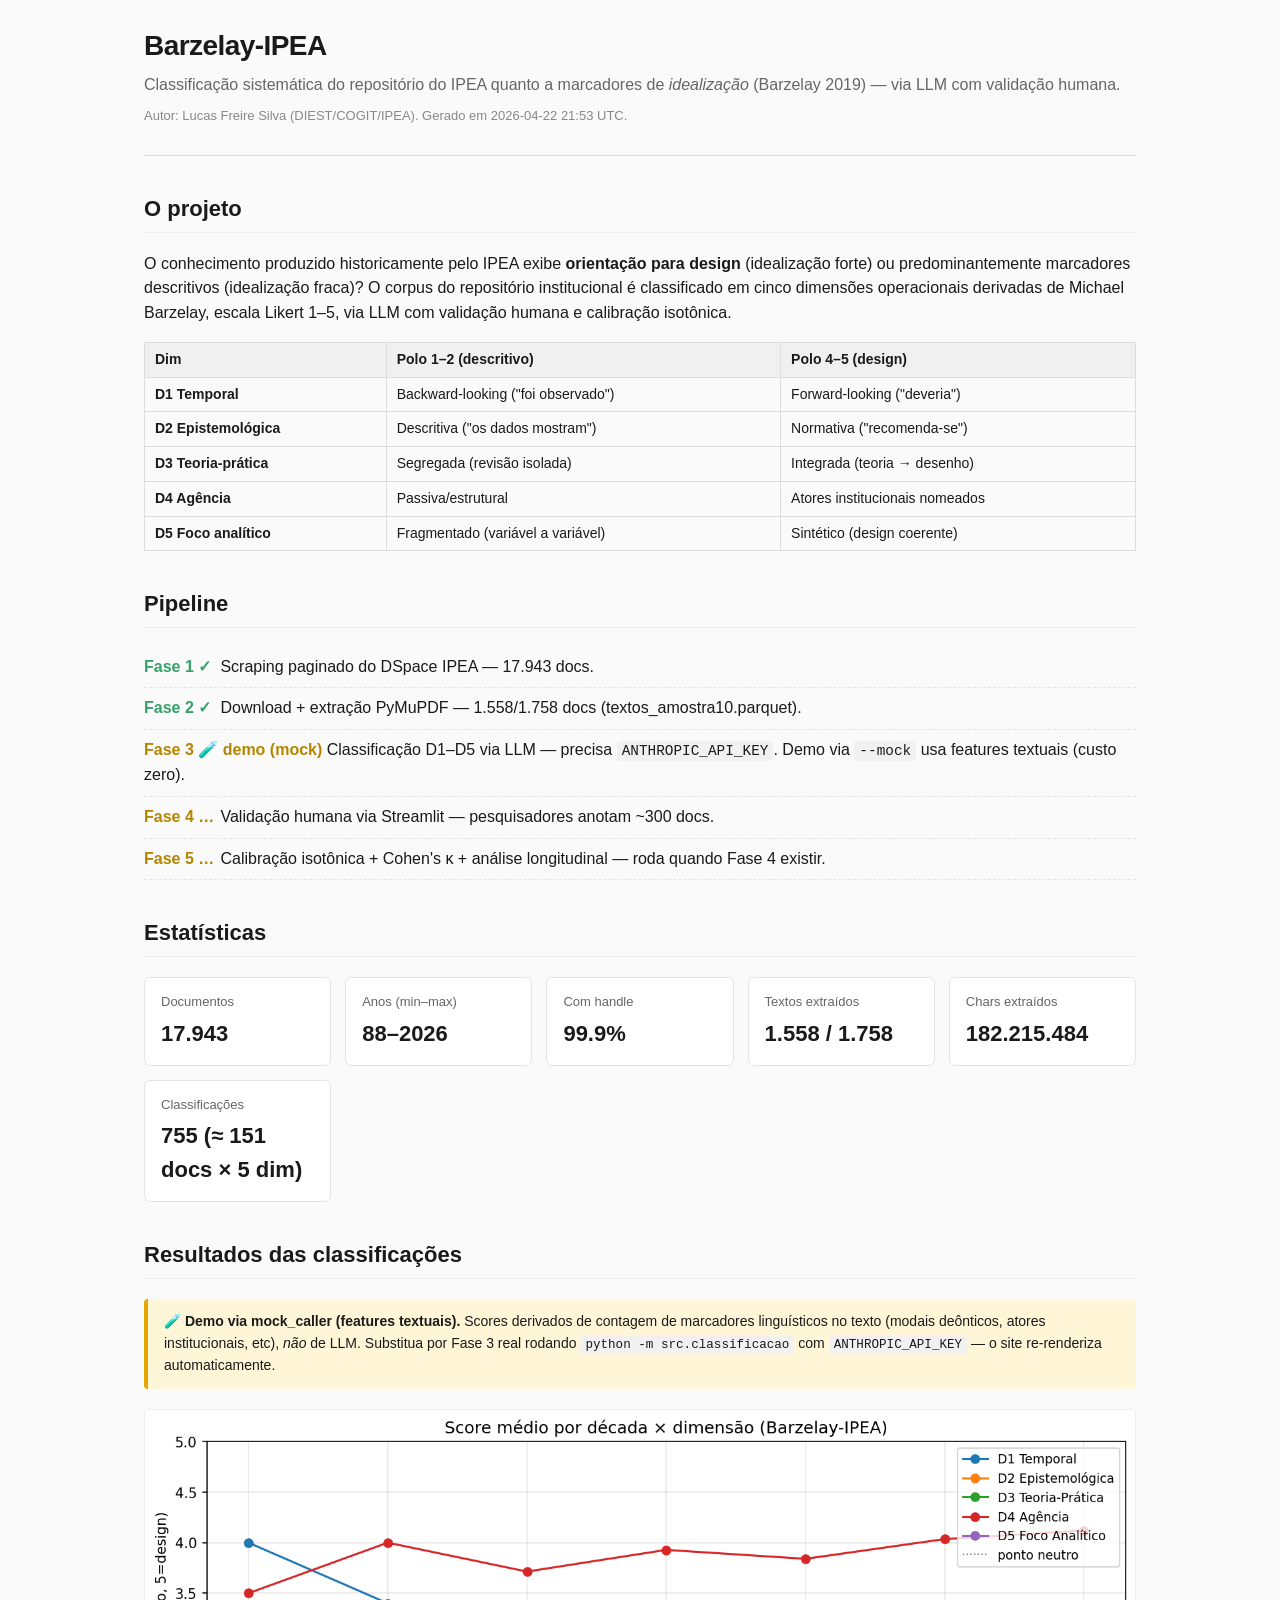
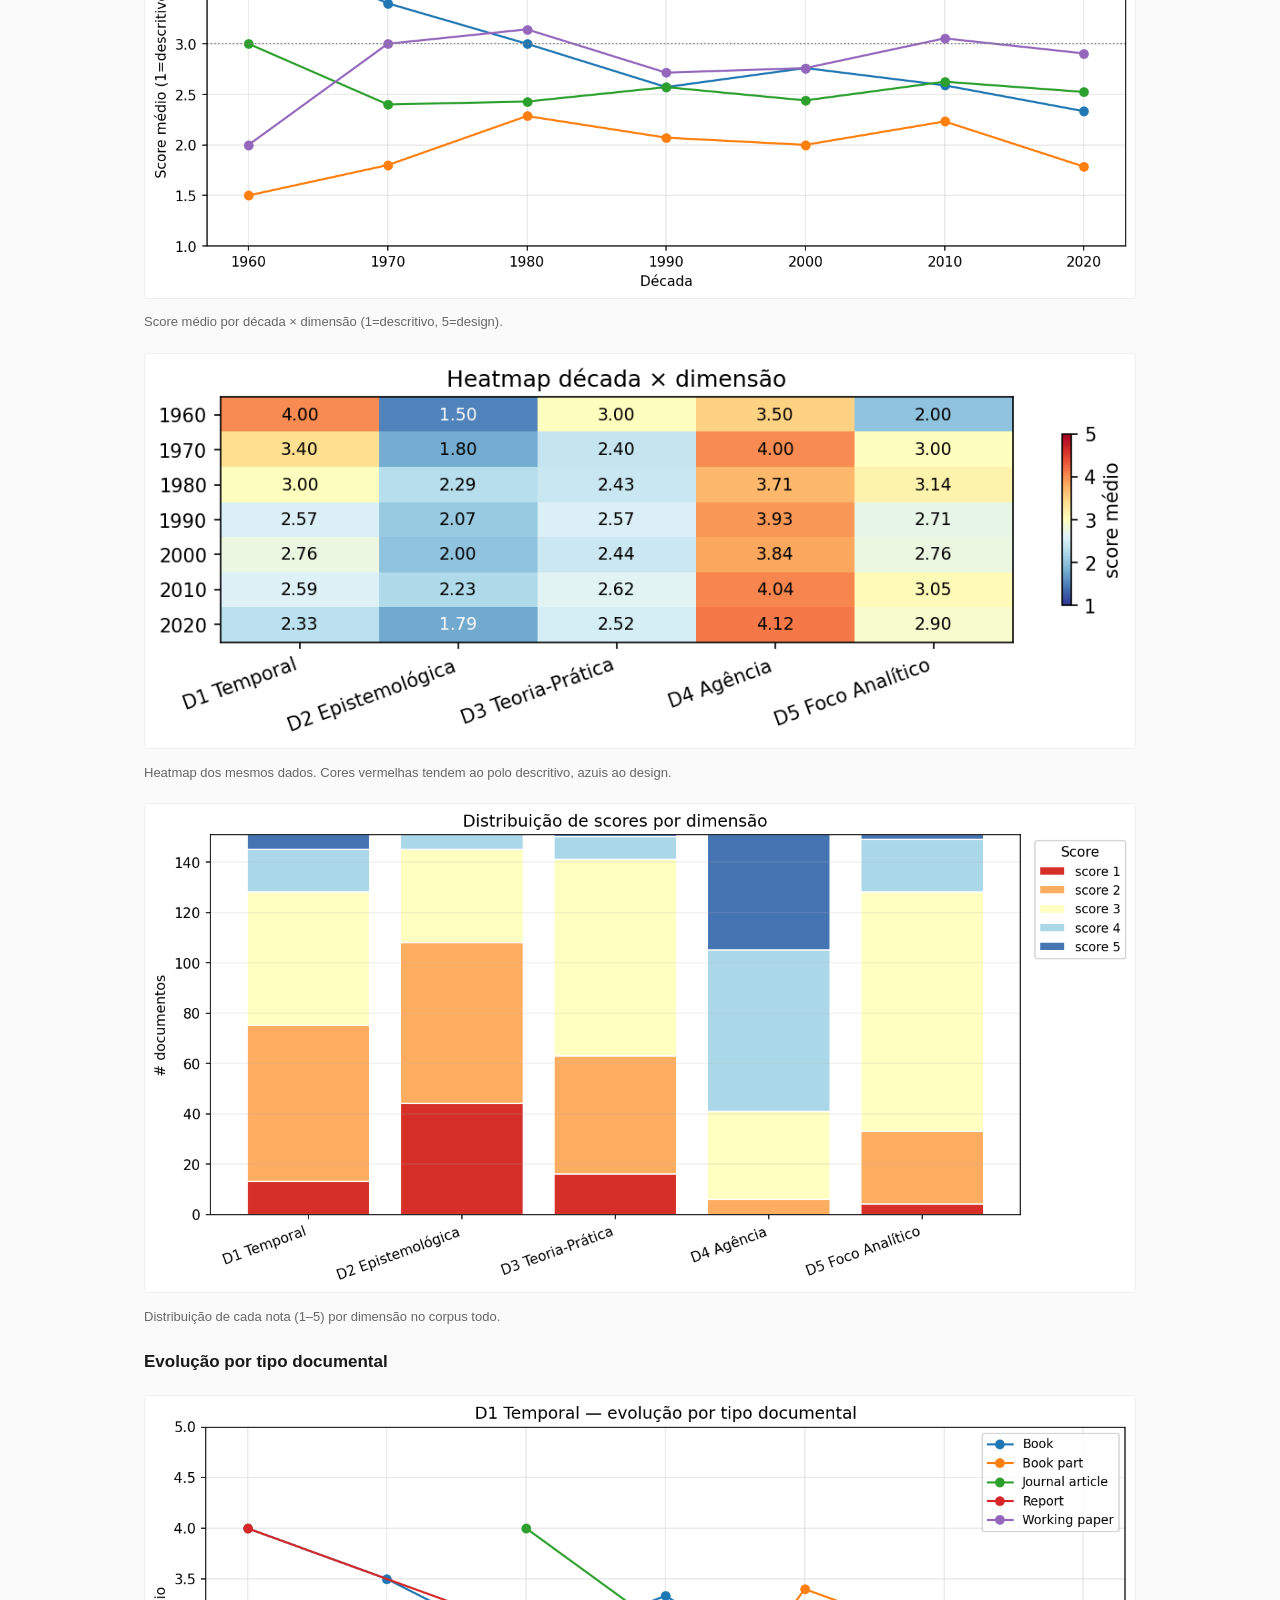
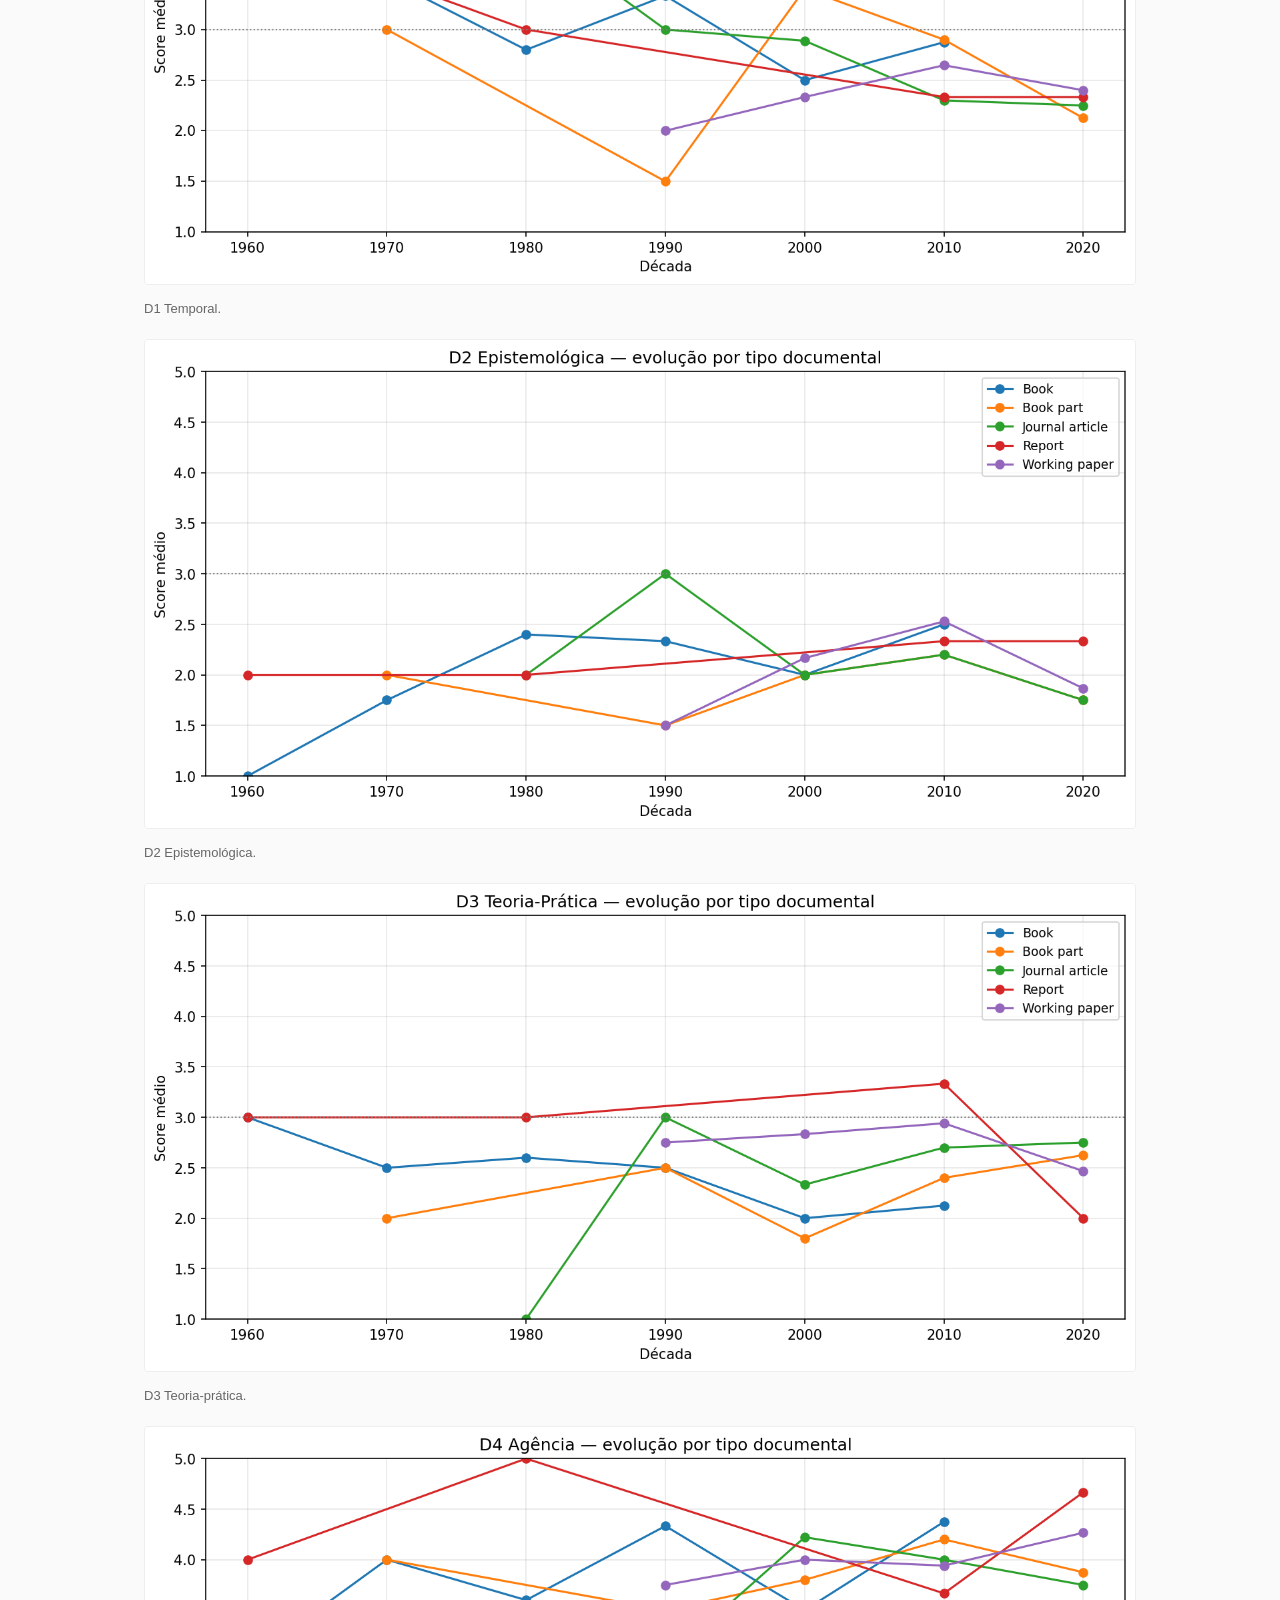
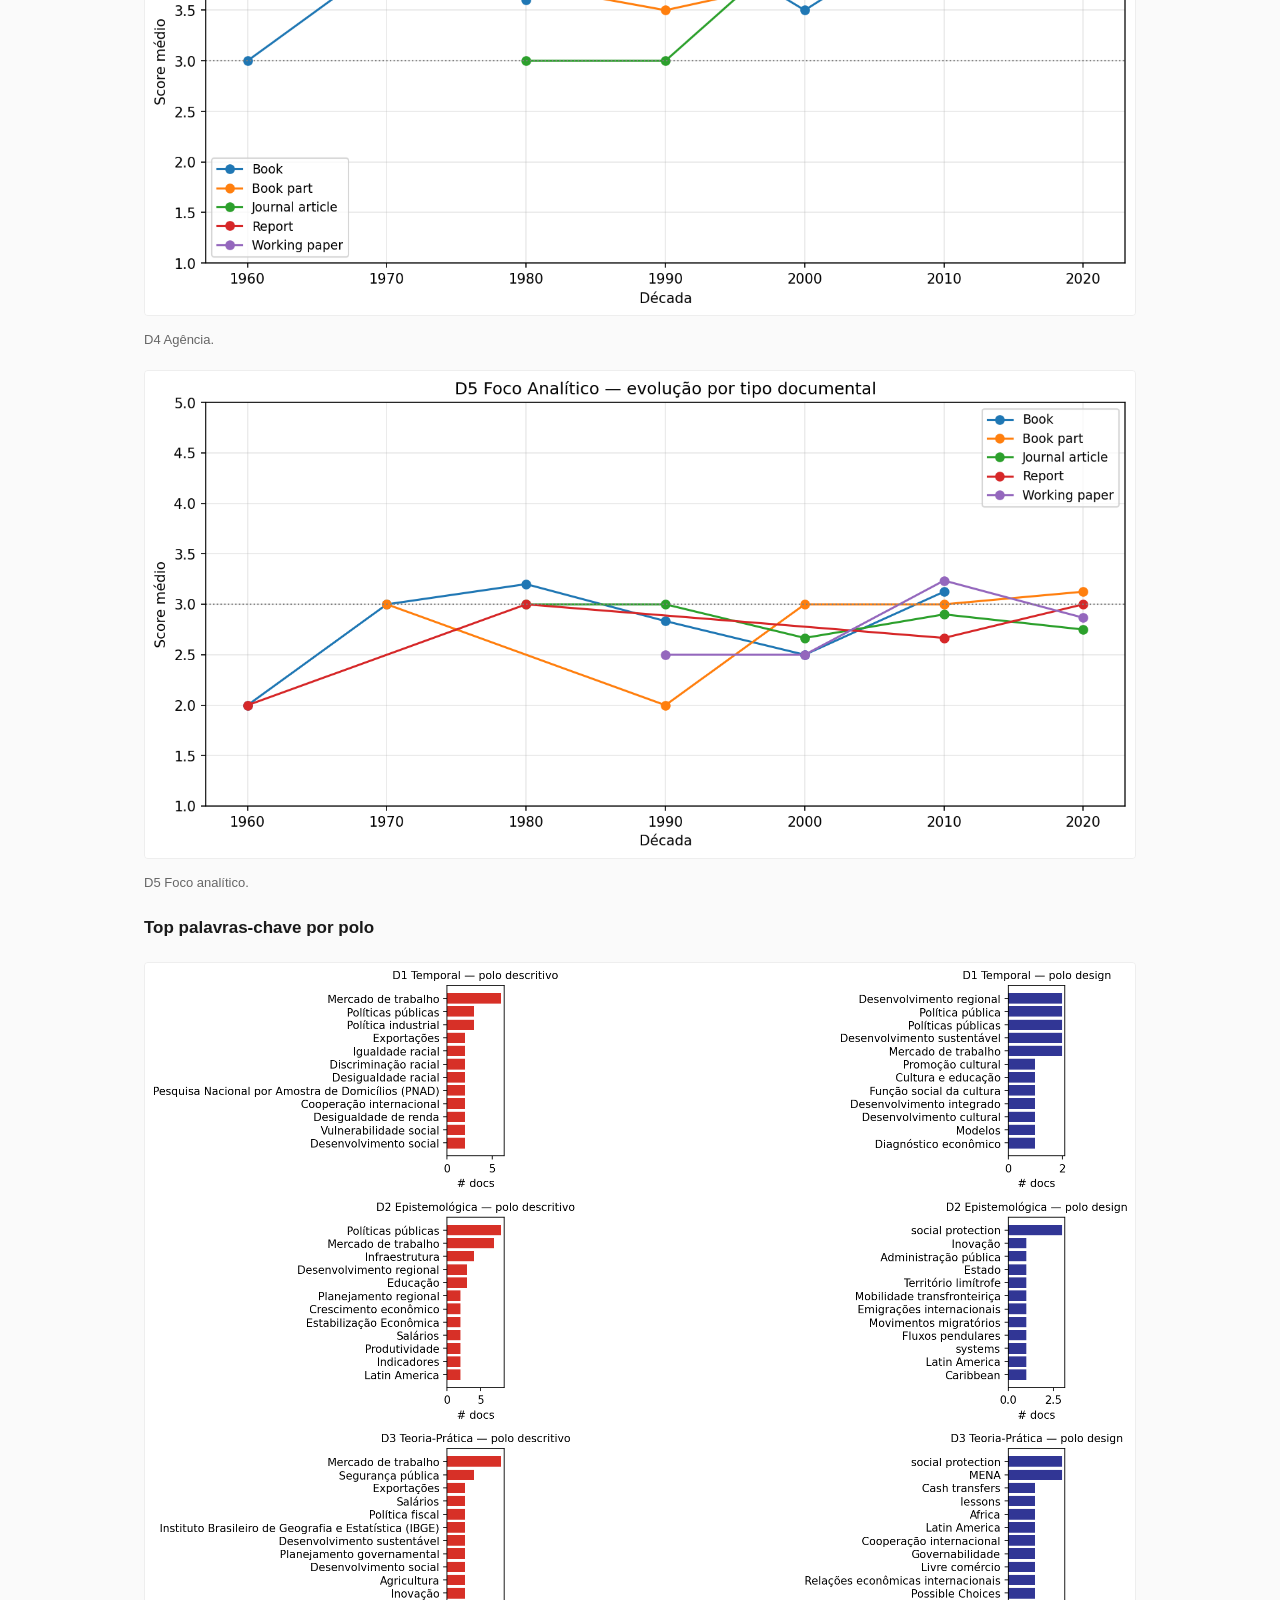
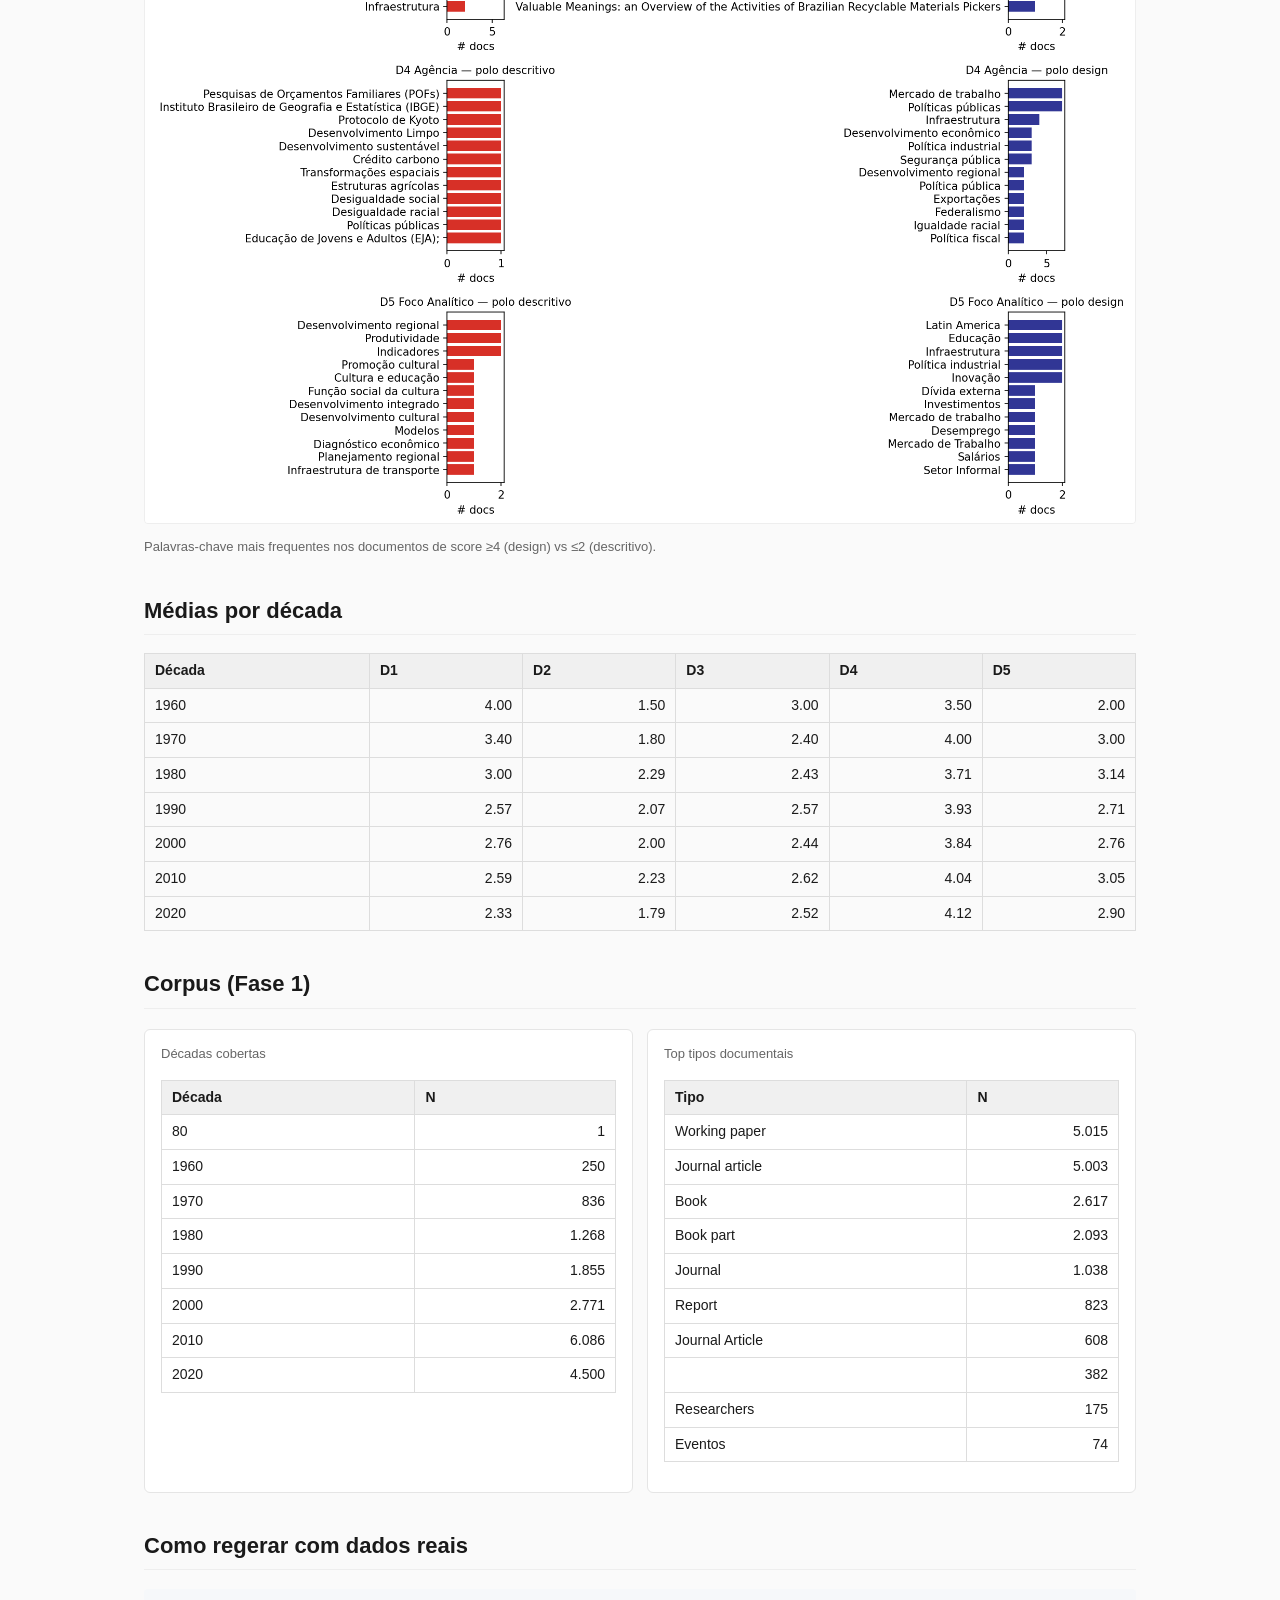
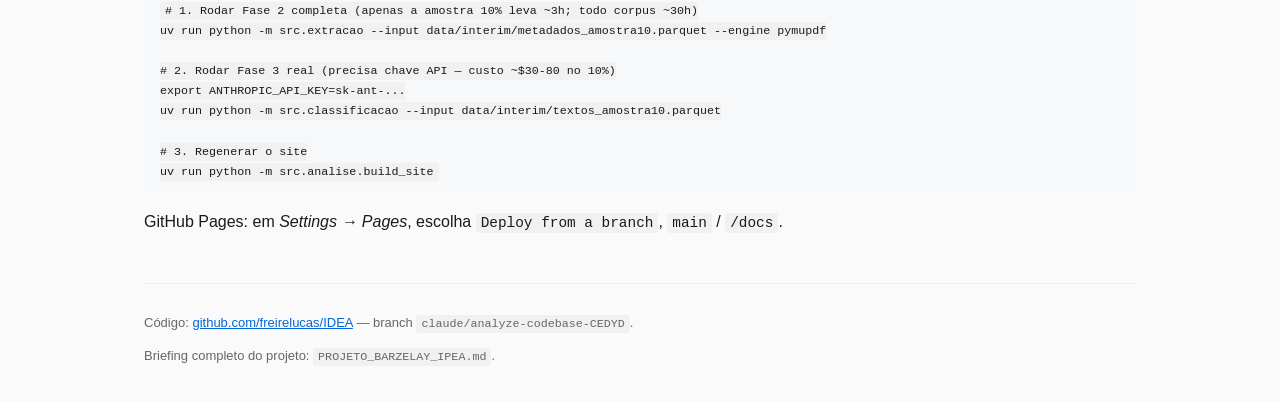
==== commit d9ee77f2: "feat(barzelay-ipea): demo completo com 151 docs via mock_caller (features textuais) Novo componente:" ====
--- a/docs/index.html
+++ b/docs/index.html
@@ -11,7 +11,7 @@
 <header>
   <h1>Barzelay-IPEA</h1>
   <p class="subtitle">Classificação sistemática do repositório do IPEA quanto a marcadores de <em>idealização</em> (Barzelay 2019) — via LLM com validação humana.</p>
-  <p class="meta">Autor: Lucas Freire Silva (DIEST/COGIT/IPEA). Gerado em 2026-04-22 21:45 UTC.</p>
+  <p class="meta">Autor: Lucas Freire Silva (DIEST/COGIT/IPEA). Gerado em 2026-04-22 21:53 UTC.</p>
 </header>
 
 <section id="sobre">
@@ -38,8 +38,8 @@
       <li><span class="tag ok">Fase 1 ✓</span> Scraping paginado do DSpace IPEA — 17.943 docs.</li>
       <li><span class="tag ok">Fase 2 ✓</span>
         Download + extração PyMuPDF — 1.558/1.758 docs (textos_amostra10.parquet).</li>
-      <li><span class="tag todo">Fase 3 sintético</span>
-        Classificação D1–D5 via LLM — precisa <code>ANTHROPIC_API_KEY</code>.</li>
+      <li><span class="tag todo">Fase 3 🧪 demo (mock)</span>
+        Classificação D1–D5 via LLM — precisa <code>ANTHROPIC_API_KEY</code>. Demo via <code>--mock</code> usa features textuais (custo zero).</li>
       <li><span class="tag todo">Fase 4 …</span> Validação humana via Streamlit — pesquisadores anotam ~300 docs.</li>
       <li><span class="tag todo">Fase 5 …</span> Calibração isotônica + Cohen's κ + análise longitudinal — roda quando Fase 4 existir.</li>
     </ul>
@@ -48,12 +48,12 @@
 
 <section id="kpis">
   <h2>Estatísticas</h2>
-  <div class="kpi-grid"><div class="kpi"><div class="label">Documentos</div><div class="value">17.943</div></div><div class="kpi"><div class="label">Anos (min–max)</div><div class="value">88–2026</div></div><div class="kpi"><div class="label">Com handle</div><div class="value">99.9%</div></div><div class="kpi"><div class="label">Textos extraídos</div><div class="value">1.558 / 1.758</div></div><div class="kpi"><div class="label">Chars extraídos</div><div class="value">182.215.484</div></div><div class="kpi"><div class="label">Classificações</div><div class="value">89.715 (≈ 17.943 docs × 5 dim)</div></div></div>
+  <div class="kpi-grid"><div class="kpi"><div class="label">Documentos</div><div class="value">17.943</div></div><div class="kpi"><div class="label">Anos (min–max)</div><div class="value">88–2026</div></div><div class="kpi"><div class="label">Com handle</div><div class="value">99.9%</div></div><div class="kpi"><div class="label">Textos extraídos</div><div class="value">1.558 / 1.758</div></div><div class="kpi"><div class="label">Chars extraídos</div><div class="value">182.215.484</div></div><div class="kpi"><div class="label">Classificações</div><div class="value">755 (≈ 151 docs × 5 dim)</div></div></div>
 </section>
 
 <section id="classificacoes">
   <h2>Resultados das classificações</h2>
-  <div class="banner">⚠ <strong>Classificações sintéticas.</strong> Dados gerados por <code>src.classificacao.synth</code> como placeholder — substitua rodando <code>src.classificacao</code> com <code>ANTHROPIC_API_KEY</code>. O site re-renderiza automaticamente ao detectar o parquet real.</div>
+  <div class="banner">🧪 <strong>Demo via mock_caller (features textuais).</strong> Scores derivados de contagem de marcadores linguísticos no texto (modais deônticos, atores institucionais, etc), <em>não</em> de LLM. Substitua por Fase 3 real rodando <code>python -m src.classificacao</code> com <code>ANTHROPIC_API_KEY</code> — o site re-renderiza automaticamente.</div>
   <figure>
     <img src="figures/01_media_por_decada.png" alt="Média por década × dimensão">
     <figcaption>Score médio por década × dimensão (1=descritivo, 5=design).</figcaption>
@@ -84,13 +84,13 @@
   <table>
     <thead><tr><th>Década</th><th>D1</th><th>D2</th><th>D3</th><th>D4</th><th>D5</th></tr></thead>
     <tbody>
-    <tr><td>1960</td><td class='num'>2.41</td><td class='num'>2.47</td><td class='num'>2.61</td><td class='num'>2.46</td><td class='num'>3.16</td></tr>
-<tr><td>1970</td><td class='num'>2.42</td><td class='num'>2.56</td><td class='num'>2.45</td><td class='num'>2.47</td><td class='num'>3.05</td></tr>
-<tr><td>1980</td><td class='num'>2.47</td><td class='num'>2.60</td><td class='num'>2.44</td><td class='num'>2.44</td><td class='num'>3.03</td></tr>
-<tr><td>1990</td><td class='num'>2.54</td><td class='num'>2.65</td><td class='num'>2.49</td><td class='num'>2.52</td><td class='num'>3.08</td></tr>
-<tr><td>2000</td><td class='num'>2.62</td><td class='num'>2.69</td><td class='num'>2.41</td><td class='num'>2.51</td><td class='num'>2.98</td></tr>
-<tr><td>2010</td><td class='num'>2.68</td><td class='num'>2.74</td><td class='num'>2.43</td><td class='num'>2.54</td><td class='num'>3.02</td></tr>
-<tr><td>2020</td><td class='num'>2.71</td><td class='num'>2.74</td><td class='num'>2.40</td><td class='num'>2.55</td><td class='num'>3.03</td></tr>
+    <tr><td>1960</td><td class='num'>4.00</td><td class='num'>1.50</td><td class='num'>3.00</td><td class='num'>3.50</td><td class='num'>2.00</td></tr>
+<tr><td>1970</td><td class='num'>3.40</td><td class='num'>1.80</td><td class='num'>2.40</td><td class='num'>4.00</td><td class='num'>3.00</td></tr>
+<tr><td>1980</td><td class='num'>3.00</td><td class='num'>2.29</td><td class='num'>2.43</td><td class='num'>3.71</td><td class='num'>3.14</td></tr>
+<tr><td>1990</td><td class='num'>2.57</td><td class='num'>2.07</td><td class='num'>2.57</td><td class='num'>3.93</td><td class='num'>2.71</td></tr>
+<tr><td>2000</td><td class='num'>2.76</td><td class='num'>2.00</td><td class='num'>2.44</td><td class='num'>3.84</td><td class='num'>2.76</td></tr>
+<tr><td>2010</td><td class='num'>2.59</td><td class='num'>2.23</td><td class='num'>2.62</td><td class='num'>4.04</td><td class='num'>3.05</td></tr>
+<tr><td>2020</td><td class='num'>2.33</td><td class='num'>1.79</td><td class='num'>2.52</td><td class='num'>4.12</td><td class='num'>2.90</td></tr>
 
     </tbody>
   </table>
